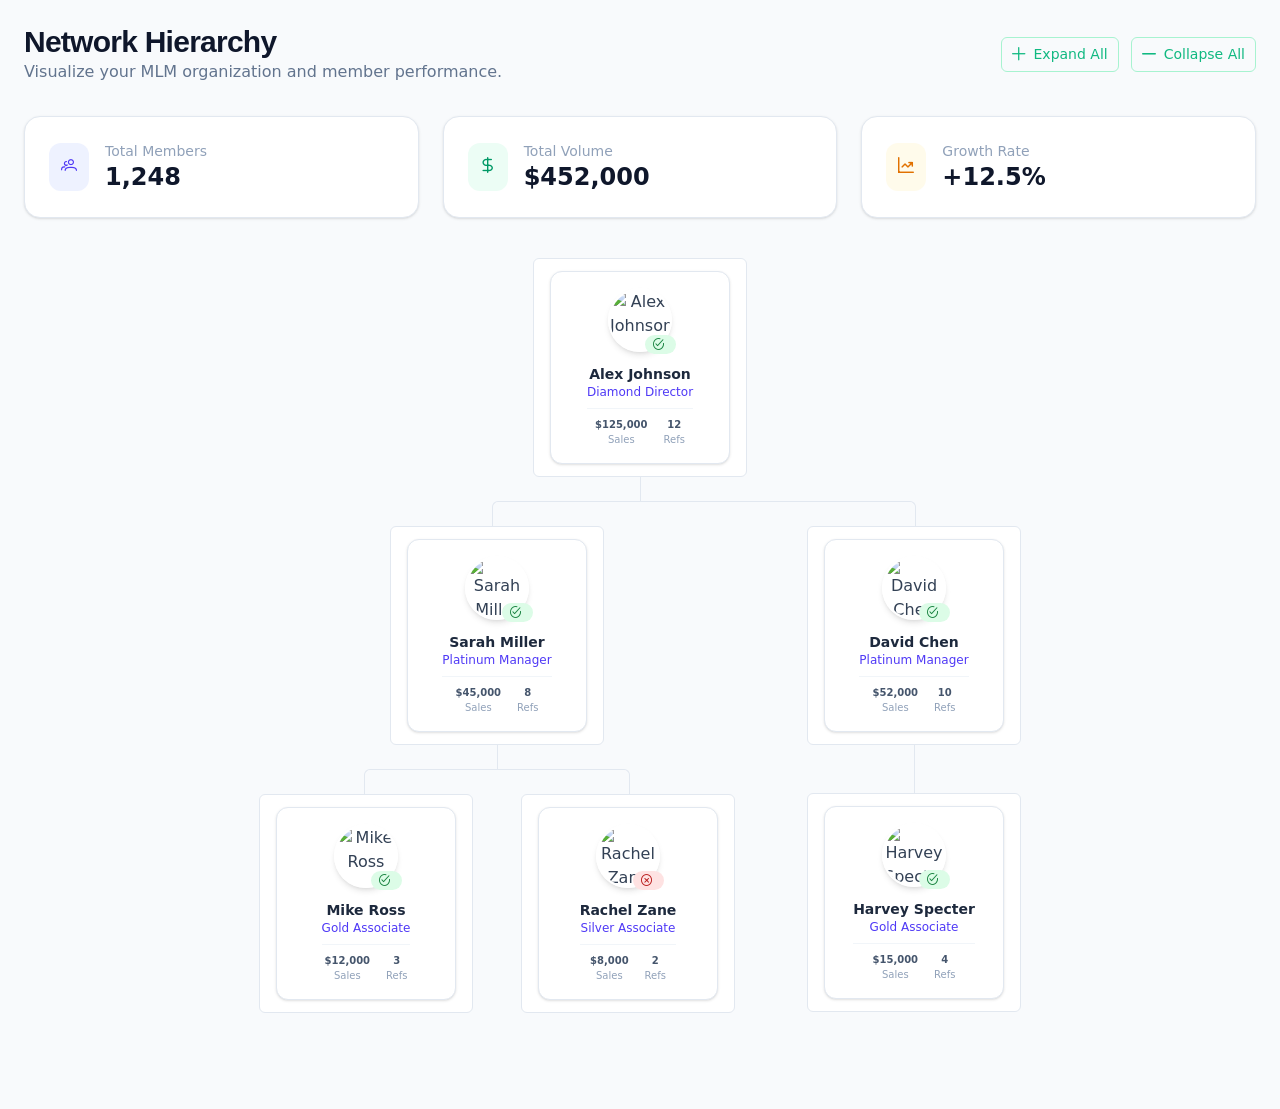
==== index.csr.html @ 8acdace0 "Add files via upload" ====
<!doctype html>
<html lang="en" data-beasties-container="">
  <head>
    <meta charset="utf-8">
    <title>Google AI Studio Angular App</title>
    <base href="/">
    <meta name="viewport" content="width=device-width, initial-scale=1">
    <link rel="icon" type="image/x-icon" href="favicon.ico">
  <style>@font-face{font-family:Inter;font-style:normal;font-weight:400;font-display:swap;src:url(https://fonts.gstatic.com/s/inter/v20/UcC73FwrK3iLTeHuS_nVMrMxCp50SjIa2JL7SUc.woff2) format("woff2");unicode-range:U+0460-052F,U+1C80-1C8A,U+20B4,U+2DE0-2DFF,U+A640-A69F,U+FE2E-FE2F}@font-face{font-family:Inter;font-style:normal;font-weight:400;font-display:swap;src:url(https://fonts.gstatic.com/s/inter/v20/UcC73FwrK3iLTeHuS_nVMrMxCp50SjIa0ZL7SUc.woff2) format("woff2");unicode-range:U+0301,U+0400-045F,U+0490-0491,U+04B0-04B1,U+2116}@font-face{font-family:Inter;font-style:normal;font-weight:400;font-display:swap;src:url(https://fonts.gstatic.com/s/inter/v20/UcC73FwrK3iLTeHuS_nVMrMxCp50SjIa2ZL7SUc.woff2) format("woff2");unicode-range:U+1F00-1FFF}@font-face{font-family:Inter;font-style:normal;font-weight:400;font-display:swap;src:url(https://fonts.gstatic.com/s/inter/v20/UcC73FwrK3iLTeHuS_nVMrMxCp50SjIa1pL7SUc.woff2) format("woff2");unicode-range:U+0370-0377,U+037A-037F,U+0384-038A,U+038C,U+038E-03A1,U+03A3-03FF}@font-face{font-family:Inter;font-style:normal;font-weight:400;font-display:swap;src:url(https://fonts.gstatic.com/s/inter/v20/UcC73FwrK3iLTeHuS_nVMrMxCp50SjIa2pL7SUc.woff2) format("woff2");unicode-range:U+0102-0103,U+0110-0111,U+0128-0129,U+0168-0169,U+01A0-01A1,U+01AF-01B0,U+0300-0301,U+0303-0304,U+0308-0309,U+0323,U+0329,U+1EA0-1EF9,U+20AB}@font-face{font-family:Inter;font-style:normal;font-weight:400;font-display:swap;src:url(https://fonts.gstatic.com/s/inter/v20/UcC73FwrK3iLTeHuS_nVMrMxCp50SjIa25L7SUc.woff2) format("woff2");unicode-range:U+0100-02BA,U+02BD-02C5,U+02C7-02CC,U+02CE-02D7,U+02DD-02FF,U+0304,U+0308,U+0329,U+1D00-1DBF,U+1E00-1E9F,U+1EF2-1EFF,U+2020,U+20A0-20AB,U+20AD-20C0,U+2113,U+2C60-2C7F,U+A720-A7FF}@font-face{font-family:Inter;font-style:normal;font-weight:400;font-display:swap;src:url(https://fonts.gstatic.com/s/inter/v20/UcC73FwrK3iLTeHuS_nVMrMxCp50SjIa1ZL7.woff2) format("woff2");unicode-range:U+0000-00FF,U+0131,U+0152-0153,U+02BB-02BC,U+02C6,U+02DA,U+02DC,U+0304,U+0308,U+0329,U+2000-206F,U+20AC,U+2122,U+2191,U+2193,U+2212,U+2215,U+FEFF,U+FFFD}@font-face{font-family:Inter;font-style:normal;font-weight:500;font-display:swap;src:url(https://fonts.gstatic.com/s/inter/v20/UcC73FwrK3iLTeHuS_nVMrMxCp50SjIa2JL7SUc.woff2) format("woff2");unicode-range:U+0460-052F,U+1C80-1C8A,U+20B4,U+2DE0-2DFF,U+A640-A69F,U+FE2E-FE2F}@font-face{font-family:Inter;font-style:normal;font-weight:500;font-display:swap;src:url(https://fonts.gstatic.com/s/inter/v20/UcC73FwrK3iLTeHuS_nVMrMxCp50SjIa0ZL7SUc.woff2) format("woff2");unicode-range:U+0301,U+0400-045F,U+0490-0491,U+04B0-04B1,U+2116}@font-face{font-family:Inter;font-style:normal;font-weight:500;font-display:swap;src:url(https://fonts.gstatic.com/s/inter/v20/UcC73FwrK3iLTeHuS_nVMrMxCp50SjIa2ZL7SUc.woff2) format("woff2");unicode-range:U+1F00-1FFF}@font-face{font-family:Inter;font-style:normal;font-weight:500;font-display:swap;src:url(https://fonts.gstatic.com/s/inter/v20/UcC73FwrK3iLTeHuS_nVMrMxCp50SjIa1pL7SUc.woff2) format("woff2");unicode-range:U+0370-0377,U+037A-037F,U+0384-038A,U+038C,U+038E-03A1,U+03A3-03FF}@font-face{font-family:Inter;font-style:normal;font-weight:500;font-display:swap;src:url(https://fonts.gstatic.com/s/inter/v20/UcC73FwrK3iLTeHuS_nVMrMxCp50SjIa2pL7SUc.woff2) format("woff2");unicode-range:U+0102-0103,U+0110-0111,U+0128-0129,U+0168-0169,U+01A0-01A1,U+01AF-01B0,U+0300-0301,U+0303-0304,U+0308-0309,U+0323,U+0329,U+1EA0-1EF9,U+20AB}@font-face{font-family:Inter;font-style:normal;font-weight:500;font-display:swap;src:url(https://fonts.gstatic.com/s/inter/v20/UcC73FwrK3iLTeHuS_nVMrMxCp50SjIa25L7SUc.woff2) format("woff2");unicode-range:U+0100-02BA,U+02BD-02C5,U+02C7-02CC,U+02CE-02D7,U+02DD-02FF,U+0304,U+0308,U+0329,U+1D00-1DBF,U+1E00-1E9F,U+1EF2-1EFF,U+2020,U+20A0-20AB,U+20AD-20C0,U+2113,U+2C60-2C7F,U+A720-A7FF}@font-face{font-family:Inter;font-style:normal;font-weight:500;font-display:swap;src:url(https://fonts.gstatic.com/s/inter/v20/UcC73FwrK3iLTeHuS_nVMrMxCp50SjIa1ZL7.woff2) format("woff2");unicode-range:U+0000-00FF,U+0131,U+0152-0153,U+02BB-02BC,U+02C6,U+02DA,U+02DC,U+0304,U+0308,U+0329,U+2000-206F,U+20AC,U+2122,U+2191,U+2193,U+2212,U+2215,U+FEFF,U+FFFD}@font-face{font-family:Inter;font-style:normal;font-weight:600;font-display:swap;src:url(https://fonts.gstatic.com/s/inter/v20/UcC73FwrK3iLTeHuS_nVMrMxCp50SjIa2JL7SUc.woff2) format("woff2");unicode-range:U+0460-052F,U+1C80-1C8A,U+20B4,U+2DE0-2DFF,U+A640-A69F,U+FE2E-FE2F}@font-face{font-family:Inter;font-style:normal;font-weight:600;font-display:swap;src:url(https://fonts.gstatic.com/s/inter/v20/UcC73FwrK3iLTeHuS_nVMrMxCp50SjIa0ZL7SUc.woff2) format("woff2");unicode-range:U+0301,U+0400-045F,U+0490-0491,U+04B0-04B1,U+2116}@font-face{font-family:Inter;font-style:normal;font-weight:600;font-display:swap;src:url(https://fonts.gstatic.com/s/inter/v20/UcC73FwrK3iLTeHuS_nVMrMxCp50SjIa2ZL7SUc.woff2) format("woff2");unicode-range:U+1F00-1FFF}@font-face{font-family:Inter;font-style:normal;font-weight:600;font-display:swap;src:url(https://fonts.gstatic.com/s/inter/v20/UcC73FwrK3iLTeHuS_nVMrMxCp50SjIa1pL7SUc.woff2) format("woff2");unicode-range:U+0370-0377,U+037A-037F,U+0384-038A,U+038C,U+038E-03A1,U+03A3-03FF}@font-face{font-family:Inter;font-style:normal;font-weight:600;font-display:swap;src:url(https://fonts.gstatic.com/s/inter/v20/UcC73FwrK3iLTeHuS_nVMrMxCp50SjIa2pL7SUc.woff2) format("woff2");unicode-range:U+0102-0103,U+0110-0111,U+0128-0129,U+0168-0169,U+01A0-01A1,U+01AF-01B0,U+0300-0301,U+0303-0304,U+0308-0309,U+0323,U+0329,U+1EA0-1EF9,U+20AB}@font-face{font-family:Inter;font-style:normal;font-weight:600;font-display:swap;src:url(https://fonts.gstatic.com/s/inter/v20/UcC73FwrK3iLTeHuS_nVMrMxCp50SjIa25L7SUc.woff2) format("woff2");unicode-range:U+0100-02BA,U+02BD-02C5,U+02C7-02CC,U+02CE-02D7,U+02DD-02FF,U+0304,U+0308,U+0329,U+1D00-1DBF,U+1E00-1E9F,U+1EF2-1EFF,U+2020,U+20A0-20AB,U+20AD-20C0,U+2113,U+2C60-2C7F,U+A720-A7FF}@font-face{font-family:Inter;font-style:normal;font-weight:600;font-display:swap;src:url(https://fonts.gstatic.com/s/inter/v20/UcC73FwrK3iLTeHuS_nVMrMxCp50SjIa1ZL7.woff2) format("woff2");unicode-range:U+0000-00FF,U+0131,U+0152-0153,U+02BB-02BC,U+02C6,U+02DA,U+02DC,U+0304,U+0308,U+0329,U+2000-206F,U+20AC,U+2122,U+2191,U+2193,U+2212,U+2215,U+FEFF,U+FFFD}@font-face{font-family:Inter;font-style:normal;font-weight:700;font-display:swap;src:url(https://fonts.gstatic.com/s/inter/v20/UcC73FwrK3iLTeHuS_nVMrMxCp50SjIa2JL7SUc.woff2) format("woff2");unicode-range:U+0460-052F,U+1C80-1C8A,U+20B4,U+2DE0-2DFF,U+A640-A69F,U+FE2E-FE2F}@font-face{font-family:Inter;font-style:normal;font-weight:700;font-display:swap;src:url(https://fonts.gstatic.com/s/inter/v20/UcC73FwrK3iLTeHuS_nVMrMxCp50SjIa0ZL7SUc.woff2) format("woff2");unicode-range:U+0301,U+0400-045F,U+0490-0491,U+04B0-04B1,U+2116}@font-face{font-family:Inter;font-style:normal;font-weight:700;font-display:swap;src:url(https://fonts.gstatic.com/s/inter/v20/UcC73FwrK3iLTeHuS_nVMrMxCp50SjIa2ZL7SUc.woff2) format("woff2");unicode-range:U+1F00-1FFF}@font-face{font-family:Inter;font-style:normal;font-weight:700;font-display:swap;src:url(https://fonts.gstatic.com/s/inter/v20/UcC73FwrK3iLTeHuS_nVMrMxCp50SjIa1pL7SUc.woff2) format("woff2");unicode-range:U+0370-0377,U+037A-037F,U+0384-038A,U+038C,U+038E-03A1,U+03A3-03FF}@font-face{font-family:Inter;font-style:normal;font-weight:700;font-display:swap;src:url(https://fonts.gstatic.com/s/inter/v20/UcC73FwrK3iLTeHuS_nVMrMxCp50SjIa2pL7SUc.woff2) format("woff2");unicode-range:U+0102-0103,U+0110-0111,U+0128-0129,U+0168-0169,U+01A0-01A1,U+01AF-01B0,U+0300-0301,U+0303-0304,U+0308-0309,U+0323,U+0329,U+1EA0-1EF9,U+20AB}@font-face{font-family:Inter;font-style:normal;font-weight:700;font-display:swap;src:url(https://fonts.gstatic.com/s/inter/v20/UcC73FwrK3iLTeHuS_nVMrMxCp50SjIa25L7SUc.woff2) format("woff2");unicode-range:U+0100-02BA,U+02BD-02C5,U+02C7-02CC,U+02CE-02D7,U+02DD-02FF,U+0304,U+0308,U+0329,U+1D00-1DBF,U+1E00-1E9F,U+1EF2-1EFF,U+2020,U+20A0-20AB,U+20AD-20C0,U+2113,U+2C60-2C7F,U+A720-A7FF}@font-face{font-family:Inter;font-style:normal;font-weight:700;font-display:swap;src:url(https://fonts.gstatic.com/s/inter/v20/UcC73FwrK3iLTeHuS_nVMrMxCp50SjIa1ZL7.woff2) format("woff2");unicode-range:U+0000-00FF,U+0131,U+0152-0153,U+02BB-02BC,U+02C6,U+02DA,U+02DC,U+0304,U+0308,U+0329,U+2000-206F,U+20AC,U+2122,U+2191,U+2193,U+2212,U+2215,U+FEFF,U+FFFD}@font-face{font-family:Space Grotesk;font-style:normal;font-weight:500;font-display:swap;src:url(https://fonts.gstatic.com/s/spacegrotesk/v22/V8mDoQDjQSkFtoMM3T6r8E7mPb54C-s0.woff2) format("woff2");unicode-range:U+0102-0103,U+0110-0111,U+0128-0129,U+0168-0169,U+01A0-01A1,U+01AF-01B0,U+0300-0301,U+0303-0304,U+0308-0309,U+0323,U+0329,U+1EA0-1EF9,U+20AB}@font-face{font-family:Space Grotesk;font-style:normal;font-weight:500;font-display:swap;src:url(https://fonts.gstatic.com/s/spacegrotesk/v22/V8mDoQDjQSkFtoMM3T6r8E7mPb94C-s0.woff2) format("woff2");unicode-range:U+0100-02BA,U+02BD-02C5,U+02C7-02CC,U+02CE-02D7,U+02DD-02FF,U+0304,U+0308,U+0329,U+1D00-1DBF,U+1E00-1E9F,U+1EF2-1EFF,U+2020,U+20A0-20AB,U+20AD-20C0,U+2113,U+2C60-2C7F,U+A720-A7FF}@font-face{font-family:Space Grotesk;font-style:normal;font-weight:500;font-display:swap;src:url(https://fonts.gstatic.com/s/spacegrotesk/v22/V8mDoQDjQSkFtoMM3T6r8E7mPbF4Cw.woff2) format("woff2");unicode-range:U+0000-00FF,U+0131,U+0152-0153,U+02BB-02BC,U+02C6,U+02DA,U+02DC,U+0304,U+0308,U+0329,U+2000-206F,U+20AC,U+2122,U+2191,U+2193,U+2212,U+2215,U+FEFF,U+FFFD}@font-face{font-family:Space Grotesk;font-style:normal;font-weight:700;font-display:swap;src:url(https://fonts.gstatic.com/s/spacegrotesk/v22/V8mDoQDjQSkFtoMM3T6r8E7mPb54C-s0.woff2) format("woff2");unicode-range:U+0102-0103,U+0110-0111,U+0128-0129,U+0168-0169,U+01A0-01A1,U+01AF-01B0,U+0300-0301,U+0303-0304,U+0308-0309,U+0323,U+0329,U+1EA0-1EF9,U+20AB}@font-face{font-family:Space Grotesk;font-style:normal;font-weight:700;font-display:swap;src:url(https://fonts.gstatic.com/s/spacegrotesk/v22/V8mDoQDjQSkFtoMM3T6r8E7mPb94C-s0.woff2) format("woff2");unicode-range:U+0100-02BA,U+02BD-02C5,U+02C7-02CC,U+02CE-02D7,U+02DD-02FF,U+0304,U+0308,U+0329,U+1D00-1DBF,U+1E00-1E9F,U+1EF2-1EFF,U+2020,U+20A0-20AB,U+20AD-20C0,U+2113,U+2C60-2C7F,U+A720-A7FF}@font-face{font-family:Space Grotesk;font-style:normal;font-weight:700;font-display:swap;src:url(https://fonts.gstatic.com/s/spacegrotesk/v22/V8mDoQDjQSkFtoMM3T6r8E7mPbF4Cw.woff2) format("woff2");unicode-range:U+0000-00FF,U+0131,U+0152-0153,U+02BB-02BC,U+02C6,U+02DA,U+02DC,U+0304,U+0308,U+0329,U+2000-206F,U+20AC,U+2122,U+2191,U+2193,U+2212,U+2215,U+FEFF,U+FFFD}@layer properties;@-webkit-keyframes fa-spin{0%{-webkit-transform:rotate(0deg);transform:rotate(0)}to{-webkit-transform:rotate(359deg);transform:rotate(359deg)}}@layer theme,base,components,utilities;@layer theme{:root{--font-sans:"Inter", ui-sans-serif, system-ui, sans-serif;--font-mono:ui-monospace, SFMono-Regular, Menlo, Monaco, Consolas, "Liberation Mono", "Courier New", monospace;--color-amber-50:oklch(98.7% .022 95.277);--color-amber-600:oklch(66.6% .179 58.318);--color-emerald-50:oklch(97.9% .021 166.113);--color-emerald-600:oklch(59.6% .145 163.225);--color-indigo-50:oklch(96.2% .018 272.314);--color-indigo-400:oklch(67.3% .182 276.935);--color-indigo-600:oklch(51.1% .262 276.966);--color-slate-50:oklch(98.4% .003 247.858);--color-slate-100:oklch(96.8% .007 247.896);--color-slate-200:oklch(92.9% .013 255.508);--color-slate-400:oklch(70.4% .04 256.788);--color-slate-500:oklch(55.4% .046 257.417);--color-slate-600:oklch(44.6% .043 257.281);--color-slate-800:oklch(27.9% .041 260.031);--color-slate-900:oklch(20.8% .042 265.755);--color-white:#fff;--spacing:.25rem;--container-7xl:80rem;--text-xs:.75rem;--text-xs--line-height:calc(1 / .75);--text-sm:.875rem;--text-sm--line-height:calc(1.25 / .875);--text-lg:1.125rem;--text-lg--line-height:calc(1.75 / 1.125);--text-xl:1.25rem;--text-xl--line-height:calc(1.75 / 1.25);--text-2xl:1.5rem;--text-2xl--line-height:calc(2 / 1.5);--text-3xl:1.875rem;--text-3xl--line-height:1.2 ;--font-weight-medium:500;--font-weight-semibold:600;--font-weight-bold:700;--tracking-tight:-.025em;--tracking-wider:.05em;--radius-xl:.75rem;--radius-2xl:1rem;--default-transition-duration:.15s;--default-transition-timing-function:cubic-bezier(.4, 0, .2, 1);--default-font-family:var(--font-sans);--default-mono-font-family:var(--font-mono);--font-display:"Space Grotesk", sans-serif}}@layer base{*,:after,:before{box-sizing:border-box;margin:0;padding:0;border:0 solid}html{line-height:1.5;-webkit-text-size-adjust:100%;tab-size:4;font-family:var(--default-font-family, ui-sans-serif, system-ui, sans-serif, "Apple Color Emoji", "Segoe UI Emoji", "Segoe UI Symbol", "Noto Color Emoji");font-feature-settings:var(--default-font-feature-settings, normal);font-variation-settings:var(--default-font-variation-settings, normal);-webkit-tap-highlight-color:transparent}}@layer utilities{}body{background-color:var(--color-slate-50);font-family:var(--font-sans);color:var(--color-slate-900)}@property --tw-border-style{syntax:"*";inherits:false;initial-value:solid;}@property --tw-font-weight{syntax:"*";inherits:false;}@property --tw-tracking{syntax:"*";inherits:false;}@property --tw-shadow{syntax:"*";inherits:false;initial-value:0 0 #0000;}@property --tw-shadow-color{syntax:"*";inherits:false;}@property --tw-shadow-alpha{syntax:"<percentage>";inherits:false;initial-value:100%;}@property --tw-inset-shadow{syntax:"*";inherits:false;initial-value:0 0 #0000;}@property --tw-inset-shadow-color{syntax:"*";inherits:false;}@property --tw-inset-shadow-alpha{syntax:"<percentage>";inherits:false;initial-value:100%;}@property --tw-ring-color{syntax:"*";inherits:false;}@property --tw-ring-shadow{syntax:"*";inherits:false;initial-value:0 0 #0000;}@property --tw-inset-ring-color{syntax:"*";inherits:false;}@property --tw-inset-ring-shadow{syntax:"*";inherits:false;initial-value:0 0 #0000;}@property --tw-ring-inset{syntax:"*";inherits:false;}@property --tw-ring-offset-width{syntax:"<length>";inherits:false;initial-value:0px;}@property --tw-ring-offset-color{syntax:"*";inherits:false;initial-value:#fff;}@property --tw-ring-offset-shadow{syntax:"*";inherits:false;initial-value:0 0 #0000;}@property --tw-duration{syntax:"*";inherits:false;}@layer properties{@supports ((-webkit-hyphens: none) and (not (margin-trim: inline))) or ((-moz-orient: inline) and (not (color:rgb(from red r g b)))){*,:before,:after{--tw-border-style:solid;--tw-font-weight:initial;--tw-tracking:initial;--tw-shadow:0 0 #0000;--tw-shadow-color:initial;--tw-shadow-alpha:100%;--tw-inset-shadow:0 0 #0000;--tw-inset-shadow-color:initial;--tw-inset-shadow-alpha:100%;--tw-ring-color:initial;--tw-ring-shadow:0 0 #0000;--tw-inset-ring-color:initial;--tw-inset-ring-shadow:0 0 #0000;--tw-ring-inset:initial;--tw-ring-offset-width:0px;--tw-ring-offset-color:#fff;--tw-ring-offset-shadow:0 0 #0000;--tw-duration:initial}}}</style><link rel="stylesheet" href="styles-IQ2K6V4L.css" media="print" onload="this.media='all'"><noscript><link rel="stylesheet" href="styles-IQ2K6V4L.css"></noscript></head>
  <body ngcm="">
    <app-root></app-root>
  <script src="main-7XEHJXK5.js" type="module"></script></body>
</html>
---- styles-IQ2K6V4L.css ----
@font-face{font-family:Inter;font-style:normal;font-weight:400;font-display:swap;src:url(https://fonts.gstatic.com/s/inter/v20/UcC73FwrK3iLTeHuS_nVMrMxCp50SjIa2JL7SUc.woff2) format("woff2");unicode-range:U+0460-052F,U+1C80-1C8A,U+20B4,U+2DE0-2DFF,U+A640-A69F,U+FE2E-FE2F}@font-face{font-family:Inter;font-style:normal;font-weight:400;font-display:swap;src:url(https://fonts.gstatic.com/s/inter/v20/UcC73FwrK3iLTeHuS_nVMrMxCp50SjIa0ZL7SUc.woff2) format("woff2");unicode-range:U+0301,U+0400-045F,U+0490-0491,U+04B0-04B1,U+2116}@font-face{font-family:Inter;font-style:normal;font-weight:400;font-display:swap;src:url(https://fonts.gstatic.com/s/inter/v20/UcC73FwrK3iLTeHuS_nVMrMxCp50SjIa2ZL7SUc.woff2) format("woff2");unicode-range:U+1F00-1FFF}@font-face{font-family:Inter;font-style:normal;font-weight:400;font-display:swap;src:url(https://fonts.gstatic.com/s/inter/v20/UcC73FwrK3iLTeHuS_nVMrMxCp50SjIa1pL7SUc.woff2) format("woff2");unicode-range:U+0370-0377,U+037A-037F,U+0384-038A,U+038C,U+038E-03A1,U+03A3-03FF}@font-face{font-family:Inter;font-style:normal;font-weight:400;font-display:swap;src:url(https://fonts.gstatic.com/s/inter/v20/UcC73FwrK3iLTeHuS_nVMrMxCp50SjIa2pL7SUc.woff2) format("woff2");unicode-range:U+0102-0103,U+0110-0111,U+0128-0129,U+0168-0169,U+01A0-01A1,U+01AF-01B0,U+0300-0301,U+0303-0304,U+0308-0309,U+0323,U+0329,U+1EA0-1EF9,U+20AB}@font-face{font-family:Inter;font-style:normal;font-weight:400;font-display:swap;src:url(https://fonts.gstatic.com/s/inter/v20/UcC73FwrK3iLTeHuS_nVMrMxCp50SjIa25L7SUc.woff2) format("woff2");unicode-range:U+0100-02BA,U+02BD-02C5,U+02C7-02CC,U+02CE-02D7,U+02DD-02FF,U+0304,U+0308,U+0329,U+1D00-1DBF,U+1E00-1E9F,U+1EF2-1EFF,U+2020,U+20A0-20AB,U+20AD-20C0,U+2113,U+2C60-2C7F,U+A720-A7FF}@font-face{font-family:Inter;font-style:normal;font-weight:400;font-display:swap;src:url(https://fonts.gstatic.com/s/inter/v20/UcC73FwrK3iLTeHuS_nVMrMxCp50SjIa1ZL7.woff2) format("woff2");unicode-range:U+0000-00FF,U+0131,U+0152-0153,U+02BB-02BC,U+02C6,U+02DA,U+02DC,U+0304,U+0308,U+0329,U+2000-206F,U+20AC,U+2122,U+2191,U+2193,U+2212,U+2215,U+FEFF,U+FFFD}@font-face{font-family:Inter;font-style:normal;font-weight:500;font-display:swap;src:url(https://fonts.gstatic.com/s/inter/v20/UcC73FwrK3iLTeHuS_nVMrMxCp50SjIa2JL7SUc.woff2) format("woff2");unicode-range:U+0460-052F,U+1C80-1C8A,U+20B4,U+2DE0-2DFF,U+A640-A69F,U+FE2E-FE2F}@font-face{font-family:Inter;font-style:normal;font-weight:500;font-display:swap;src:url(https://fonts.gstatic.com/s/inter/v20/UcC73FwrK3iLTeHuS_nVMrMxCp50SjIa0ZL7SUc.woff2) format("woff2");unicode-range:U+0301,U+0400-045F,U+0490-0491,U+04B0-04B1,U+2116}@font-face{font-family:Inter;font-style:normal;font-weight:500;font-display:swap;src:url(https://fonts.gstatic.com/s/inter/v20/UcC73FwrK3iLTeHuS_nVMrMxCp50SjIa2ZL7SUc.woff2) format("woff2");unicode-range:U+1F00-1FFF}@font-face{font-family:Inter;font-style:normal;font-weight:500;font-display:swap;src:url(https://fonts.gstatic.com/s/inter/v20/UcC73FwrK3iLTeHuS_nVMrMxCp50SjIa1pL7SUc.woff2) format("woff2");unicode-range:U+0370-0377,U+037A-037F,U+0384-038A,U+038C,U+038E-03A1,U+03A3-03FF}@font-face{font-family:Inter;font-style:normal;font-weight:500;font-display:swap;src:url(https://fonts.gstatic.com/s/inter/v20/UcC73FwrK3iLTeHuS_nVMrMxCp50SjIa2pL7SUc.woff2) format("woff2");unicode-range:U+0102-0103,U+0110-0111,U+0128-0129,U+0168-0169,U+01A0-01A1,U+01AF-01B0,U+0300-0301,U+0303-0304,U+0308-0309,U+0323,U+0329,U+1EA0-1EF9,U+20AB}@font-face{font-family:Inter;font-style:normal;font-weight:500;font-display:swap;src:url(https://fonts.gstatic.com/s/inter/v20/UcC73FwrK3iLTeHuS_nVMrMxCp50SjIa25L7SUc.woff2) format("woff2");unicode-range:U+0100-02BA,U+02BD-02C5,U+02C7-02CC,U+02CE-02D7,U+02DD-02FF,U+0304,U+0308,U+0329,U+1D00-1DBF,U+1E00-1E9F,U+1EF2-1EFF,U+2020,U+20A0-20AB,U+20AD-20C0,U+2113,U+2C60-2C7F,U+A720-A7FF}@font-face{font-family:Inter;font-style:normal;font-weight:500;font-display:swap;src:url(https://fonts.gstatic.com/s/inter/v20/UcC73FwrK3iLTeHuS_nVMrMxCp50SjIa1ZL7.woff2) format("woff2");unicode-range:U+0000-00FF,U+0131,U+0152-0153,U+02BB-02BC,U+02C6,U+02DA,U+02DC,U+0304,U+0308,U+0329,U+2000-206F,U+20AC,U+2122,U+2191,U+2193,U+2212,U+2215,U+FEFF,U+FFFD}@font-face{font-family:Inter;font-style:normal;font-weight:600;font-display:swap;src:url(https://fonts.gstatic.com/s/inter/v20/UcC73FwrK3iLTeHuS_nVMrMxCp50SjIa2JL7SUc.woff2) format("woff2");unicode-range:U+0460-052F,U+1C80-1C8A,U+20B4,U+2DE0-2DFF,U+A640-A69F,U+FE2E-FE2F}@font-face{font-family:Inter;font-style:normal;font-weight:600;font-display:swap;src:url(https://fonts.gstatic.com/s/inter/v20/UcC73FwrK3iLTeHuS_nVMrMxCp50SjIa0ZL7SUc.woff2) format("woff2");unicode-range:U+0301,U+0400-045F,U+0490-0491,U+04B0-04B1,U+2116}@font-face{font-family:Inter;font-style:normal;font-weight:600;font-display:swap;src:url(https://fonts.gstatic.com/s/inter/v20/UcC73FwrK3iLTeHuS_nVMrMxCp50SjIa2ZL7SUc.woff2) format("woff2");unicode-range:U+1F00-1FFF}@font-face{font-family:Inter;font-style:normal;font-weight:600;font-display:swap;src:url(https://fonts.gstatic.com/s/inter/v20/UcC73FwrK3iLTeHuS_nVMrMxCp50SjIa1pL7SUc.woff2) format("woff2");unicode-range:U+0370-0377,U+037A-037F,U+0384-038A,U+038C,U+038E-03A1,U+03A3-03FF}@font-face{font-family:Inter;font-style:normal;font-weight:600;font-display:swap;src:url(https://fonts.gstatic.com/s/inter/v20/UcC73FwrK3iLTeHuS_nVMrMxCp50SjIa2pL7SUc.woff2) format("woff2");unicode-range:U+0102-0103,U+0110-0111,U+0128-0129,U+0168-0169,U+01A0-01A1,U+01AF-01B0,U+0300-0301,U+0303-0304,U+0308-0309,U+0323,U+0329,U+1EA0-1EF9,U+20AB}@font-face{font-family:Inter;font-style:normal;font-weight:600;font-display:swap;src:url(https://fonts.gstatic.com/s/inter/v20/UcC73FwrK3iLTeHuS_nVMrMxCp50SjIa25L7SUc.woff2) format("woff2");unicode-range:U+0100-02BA,U+02BD-02C5,U+02C7-02CC,U+02CE-02D7,U+02DD-02FF,U+0304,U+0308,U+0329,U+1D00-1DBF,U+1E00-1E9F,U+1EF2-1EFF,U+2020,U+20A0-20AB,U+20AD-20C0,U+2113,U+2C60-2C7F,U+A720-A7FF}@font-face{font-family:Inter;font-style:normal;font-weight:600;font-display:swap;src:url(https://fonts.gstatic.com/s/inter/v20/UcC73FwrK3iLTeHuS_nVMrMxCp50SjIa1ZL7.woff2) format("woff2");unicode-range:U+0000-00FF,U+0131,U+0152-0153,U+02BB-02BC,U+02C6,U+02DA,U+02DC,U+0304,U+0308,U+0329,U+2000-206F,U+20AC,U+2122,U+2191,U+2193,U+2212,U+2215,U+FEFF,U+FFFD}@font-face{font-family:Inter;font-style:normal;font-weight:700;font-display:swap;src:url(https://fonts.gstatic.com/s/inter/v20/UcC73FwrK3iLTeHuS_nVMrMxCp50SjIa2JL7SUc.woff2) format("woff2");unicode-range:U+0460-052F,U+1C80-1C8A,U+20B4,U+2DE0-2DFF,U+A640-A69F,U+FE2E-FE2F}@font-face{font-family:Inter;font-style:normal;font-weight:700;font-display:swap;src:url(https://fonts.gstatic.com/s/inter/v20/UcC73FwrK3iLTeHuS_nVMrMxCp50SjIa0ZL7SUc.woff2) format("woff2");unicode-range:U+0301,U+0400-045F,U+0490-0491,U+04B0-04B1,U+2116}@font-face{font-family:Inter;font-style:normal;font-weight:700;font-display:swap;src:url(https://fonts.gstatic.com/s/inter/v20/UcC73FwrK3iLTeHuS_nVMrMxCp50SjIa2ZL7SUc.woff2) format("woff2");unicode-range:U+1F00-1FFF}@font-face{font-family:Inter;font-style:normal;font-weight:700;font-display:swap;src:url(https://fonts.gstatic.com/s/inter/v20/UcC73FwrK3iLTeHuS_nVMrMxCp50SjIa1pL7SUc.woff2) format("woff2");unicode-range:U+0370-0377,U+037A-037F,U+0384-038A,U+038C,U+038E-03A1,U+03A3-03FF}@font-face{font-family:Inter;font-style:normal;font-weight:700;font-display:swap;src:url(https://fonts.gstatic.com/s/inter/v20/UcC73FwrK3iLTeHuS_nVMrMxCp50SjIa2pL7SUc.woff2) format("woff2");unicode-range:U+0102-0103,U+0110-0111,U+0128-0129,U+0168-0169,U+01A0-01A1,U+01AF-01B0,U+0300-0301,U+0303-0304,U+0308-0309,U+0323,U+0329,U+1EA0-1EF9,U+20AB}@font-face{font-family:Inter;font-style:normal;font-weight:700;font-display:swap;src:url(https://fonts.gstatic.com/s/inter/v20/UcC73FwrK3iLTeHuS_nVMrMxCp50SjIa25L7SUc.woff2) format("woff2");unicode-range:U+0100-02BA,U+02BD-02C5,U+02C7-02CC,U+02CE-02D7,U+02DD-02FF,U+0304,U+0308,U+0329,U+1D00-1DBF,U+1E00-1E9F,U+1EF2-1EFF,U+2020,U+20A0-20AB,U+20AD-20C0,U+2113,U+2C60-2C7F,U+A720-A7FF}@font-face{font-family:Inter;font-style:normal;font-weight:700;font-display:swap;src:url(https://fonts.gstatic.com/s/inter/v20/UcC73FwrK3iLTeHuS_nVMrMxCp50SjIa1ZL7.woff2) format("woff2");unicode-range:U+0000-00FF,U+0131,U+0152-0153,U+02BB-02BC,U+02C6,U+02DA,U+02DC,U+0304,U+0308,U+0329,U+2000-206F,U+20AC,U+2122,U+2191,U+2193,U+2212,U+2215,U+FEFF,U+FFFD}@font-face{font-family:Space Grotesk;font-style:normal;font-weight:500;font-display:swap;src:url(https://fonts.gstatic.com/s/spacegrotesk/v22/V8mDoQDjQSkFtoMM3T6r8E7mPb54C-s0.woff2) format("woff2");unicode-range:U+0102-0103,U+0110-0111,U+0128-0129,U+0168-0169,U+01A0-01A1,U+01AF-01B0,U+0300-0301,U+0303-0304,U+0308-0309,U+0323,U+0329,U+1EA0-1EF9,U+20AB}@font-face{font-family:Space Grotesk;font-style:normal;font-weight:500;font-display:swap;src:url(https://fonts.gstatic.com/s/spacegrotesk/v22/V8mDoQDjQSkFtoMM3T6r8E7mPb94C-s0.woff2) format("woff2");unicode-range:U+0100-02BA,U+02BD-02C5,U+02C7-02CC,U+02CE-02D7,U+02DD-02FF,U+0304,U+0308,U+0329,U+1D00-1DBF,U+1E00-1E9F,U+1EF2-1EFF,U+2020,U+20A0-20AB,U+20AD-20C0,U+2113,U+2C60-2C7F,U+A720-A7FF}@font-face{font-family:Space Grotesk;font-style:normal;font-weight:500;font-display:swap;src:url(https://fonts.gstatic.com/s/spacegrotesk/v22/V8mDoQDjQSkFtoMM3T6r8E7mPbF4Cw.woff2) format("woff2");unicode-range:U+0000-00FF,U+0131,U+0152-0153,U+02BB-02BC,U+02C6,U+02DA,U+02DC,U+0304,U+0308,U+0329,U+2000-206F,U+20AC,U+2122,U+2191,U+2193,U+2212,U+2215,U+FEFF,U+FFFD}@font-face{font-family:Space Grotesk;font-style:normal;font-weight:700;font-display:swap;src:url(https://fonts.gstatic.com/s/spacegrotesk/v22/V8mDoQDjQSkFtoMM3T6r8E7mPb54C-s0.woff2) format("woff2");unicode-range:U+0102-0103,U+0110-0111,U+0128-0129,U+0168-0169,U+01A0-01A1,U+01AF-01B0,U+0300-0301,U+0303-0304,U+0308-0309,U+0323,U+0329,U+1EA0-1EF9,U+20AB}@font-face{font-family:Space Grotesk;font-style:normal;font-weight:700;font-display:swap;src:url(https://fonts.gstatic.com/s/spacegrotesk/v22/V8mDoQDjQSkFtoMM3T6r8E7mPb94C-s0.woff2) format("woff2");unicode-range:U+0100-02BA,U+02BD-02C5,U+02C7-02CC,U+02CE-02D7,U+02DD-02FF,U+0304,U+0308,U+0329,U+1D00-1DBF,U+1E00-1E9F,U+1EF2-1EFF,U+2020,U+20A0-20AB,U+20AD-20C0,U+2113,U+2C60-2C7F,U+A720-A7FF}@font-face{font-family:Space Grotesk;font-style:normal;font-weight:700;font-display:swap;src:url(https://fonts.gstatic.com/s/spacegrotesk/v22/V8mDoQDjQSkFtoMM3T6r8E7mPbF4Cw.woff2) format("woff2");unicode-range:U+0000-00FF,U+0131,U+0152-0153,U+02BB-02BC,U+02C6,U+02DA,U+02DC,U+0304,U+0308,U+0329,U+2000-206F,U+20AC,U+2122,U+2191,U+2193,U+2212,U+2215,U+FEFF,U+FFFD}@font-face{font-family:Material Icons;font-style:normal;font-weight:400;src:url(https://fonts.gstatic.com/s/materialicons/v145/flUhRq6tzZclQEJ-Vdg-IuiaDsNc.woff2) format("woff2")}.material-icons{font-family:Material Icons;font-weight:400;font-style:normal;font-size:24px;line-height:1;letter-spacing:normal;text-transform:none;display:inline-block;white-space:nowrap;word-wrap:normal;direction:ltr;-webkit-font-feature-settings:"liga";-webkit-font-smoothing:antialiased}@layer properties;@font-face{font-family:primeicons;font-display:block;src:url("./media/primeicons-RSSEDYLY.eot");src:url("./media/primeicons-RSSEDYLY.eot?#iefix") format("embedded-opentype"),url("./media/primeicons-4GST5W3O.woff2") format("woff2"),url("./media/primeicons-P53SE5CV.woff") format("woff"),url("./media/primeicons-GEFHGEHP.ttf") format("truetype"),url("./media/primeicons-DHQU4SEP.svg?#primeicons") format("svg");font-weight:400;font-style:normal}.pi{font-family:primeicons;speak:none;font-style:normal;font-weight:400;font-variant:normal;text-transform:none;line-height:1;display:inline-block;-webkit-font-smoothing:antialiased;-moz-osx-font-smoothing:grayscale}.pi:before{--webkit-backface-visibility: hidden;backface-visibility:hidden}.pi-fw{width:1.28571429em;text-align:center}.pi-spin{-webkit-animation:fa-spin 2s infinite linear;animation:fa-spin 2s infinite linear}@media(prefers-reduced-motion:reduce){.pi-spin{-webkit-animation-delay:-1ms;animation-delay:-1ms;-webkit-animation-duration:1ms;animation-duration:1ms;-webkit-animation-iteration-count:1;animation-iteration-count:1;-webkit-transition-delay:0s;transition-delay:0s;-webkit-transition-duration:0s;transition-duration:0s}}@-webkit-keyframes fa-spin{0%{-webkit-transform:rotate(0deg);transform:rotate(0)}to{-webkit-transform:rotate(359deg);transform:rotate(359deg)}}@keyframes fa-spin{0%{-webkit-transform:rotate(0deg);transform:rotate(0)}to{-webkit-transform:rotate(359deg);transform:rotate(359deg)}}.pi-folder-plus:before{content:"\ea05"}.pi-receipt:before{content:"\ea06"}.pi-asterisk:before{content:"\ea07"}.pi-face-smile:before{content:"\ea08"}.pi-pinterest:before{content:"\ea09"}.pi-expand:before{content:"\ea0a"}.pi-pen-to-square:before{content:"\ea0b"}.pi-wave-pulse:before{content:"\ea0c"}.pi-turkish-lira:before{content:"\ea0d"}.pi-spinner-dotted:before{content:"\ea0e"}.pi-crown:before{content:"\ea0f"}.pi-pause-circle:before{content:"\ea10"}.pi-warehouse:before{content:"\ea11"}.pi-objects-column:before{content:"\ea12"}.pi-clipboard:before{content:"\ea13"}.pi-play-circle:before{content:"\ea14"}.pi-venus:before{content:"\ea15"}.pi-cart-minus:before{content:"\ea16"}.pi-file-plus:before{content:"\ea17"}.pi-microchip:before{content:"\ea18"}.pi-twitch:before{content:"\ea19"}.pi-building-columns:before{content:"\ea1a"}.pi-file-check:before{content:"\ea1b"}.pi-microchip-ai:before{content:"\ea1c"}.pi-trophy:before{content:"\ea1d"}.pi-barcode:before{content:"\ea1e"}.pi-file-arrow-up:before{content:"\ea1f"}.pi-mars:before{content:"\ea20"}.pi-tiktok:before{content:"\ea21"}.pi-arrow-up-right-and-arrow-down-left-from-center:before{content:"\ea22"}.pi-ethereum:before{content:"\ea23"}.pi-list-check:before{content:"\ea24"}.pi-thumbtack:before{content:"\ea25"}.pi-arrow-down-left-and-arrow-up-right-to-center:before{content:"\ea26"}.pi-equals:before{content:"\ea27"}.pi-lightbulb:before{content:"\ea28"}.pi-star-half:before{content:"\ea29"}.pi-address-book:before{content:"\ea2a"}.pi-chart-scatter:before{content:"\ea2b"}.pi-indian-rupee:before{content:"\ea2c"}.pi-star-half-fill:before{content:"\ea2d"}.pi-cart-arrow-down:before{content:"\ea2e"}.pi-calendar-clock:before{content:"\ea2f"}.pi-sort-up-fill:before{content:"\ea30"}.pi-sparkles:before{content:"\ea31"}.pi-bullseye:before{content:"\ea32"}.pi-sort-down-fill:before{content:"\ea33"}.pi-graduation-cap:before{content:"\ea34"}.pi-hammer:before{content:"\ea35"}.pi-bell-slash:before{content:"\ea36"}.pi-gauge:before{content:"\ea37"}.pi-shop:before{content:"\ea38"}.pi-headphones:before{content:"\ea39"}.pi-eraser:before{content:"\ea04"}.pi-stopwatch:before{content:"\ea01"}.pi-verified:before{content:"\ea02"}.pi-delete-left:before{content:"\ea03"}.pi-hourglass:before{content:"\e9fe"}.pi-truck:before{content:"\ea00"}.pi-wrench:before{content:"\e9ff"}.pi-microphone:before{content:"\e9fa"}.pi-megaphone:before{content:"\e9fb"}.pi-arrow-right-arrow-left:before{content:"\e9fc"}.pi-bitcoin:before{content:"\e9fd"}.pi-file-edit:before{content:"\e9f6"}.pi-language:before{content:"\e9f7"}.pi-file-export:before{content:"\e9f8"}.pi-file-import:before{content:"\e9f9"}.pi-file-word:before{content:"\e9f1"}.pi-gift:before{content:"\e9f2"}.pi-cart-plus:before{content:"\e9f3"}.pi-thumbs-down-fill:before{content:"\e9f4"}.pi-thumbs-up-fill:before{content:"\e9f5"}.pi-arrows-alt:before{content:"\e9f0"}.pi-calculator:before{content:"\e9ef"}.pi-sort-alt-slash:before{content:"\e9ee"}.pi-arrows-h:before{content:"\e9ec"}.pi-arrows-v:before{content:"\e9ed"}.pi-pound:before{content:"\e9eb"}.pi-prime:before{content:"\e9ea"}.pi-chart-pie:before{content:"\e9e9"}.pi-reddit:before{content:"\e9e8"}.pi-code:before{content:"\e9e7"}.pi-sync:before{content:"\e9e6"}.pi-shopping-bag:before{content:"\e9e5"}.pi-server:before{content:"\e9e4"}.pi-database:before{content:"\e9e3"}.pi-hashtag:before{content:"\e9e2"}.pi-bookmark-fill:before{content:"\e9df"}.pi-filter-fill:before{content:"\e9e0"}.pi-heart-fill:before{content:"\e9e1"}.pi-flag-fill:before{content:"\e9de"}.pi-circle:before{content:"\e9dc"}.pi-circle-fill:before{content:"\e9dd"}.pi-bolt:before{content:"\e9db"}.pi-history:before{content:"\e9da"}.pi-box:before{content:"\e9d9"}.pi-at:before{content:"\e9d8"}.pi-arrow-up-right:before{content:"\e9d4"}.pi-arrow-up-left:before{content:"\e9d5"}.pi-arrow-down-left:before{content:"\e9d6"}.pi-arrow-down-right:before{content:"\e9d7"}.pi-telegram:before{content:"\e9d3"}.pi-stop-circle:before{content:"\e9d2"}.pi-stop:before{content:"\e9d1"}.pi-whatsapp:before{content:"\e9d0"}.pi-building:before{content:"\e9cf"}.pi-qrcode:before{content:"\e9ce"}.pi-car:before{content:"\e9cd"}.pi-instagram:before{content:"\e9cc"}.pi-linkedin:before{content:"\e9cb"}.pi-send:before{content:"\e9ca"}.pi-slack:before{content:"\e9c9"}.pi-sun:before{content:"\e9c8"}.pi-moon:before{content:"\e9c7"}.pi-vimeo:before{content:"\e9c6"}.pi-youtube:before{content:"\e9c5"}.pi-flag:before{content:"\e9c4"}.pi-wallet:before{content:"\e9c3"}.pi-map:before{content:"\e9c2"}.pi-link:before{content:"\e9c1"}.pi-credit-card:before{content:"\e9bf"}.pi-discord:before{content:"\e9c0"}.pi-percentage:before{content:"\e9be"}.pi-euro:before{content:"\e9bd"}.pi-book:before{content:"\e9ba"}.pi-shield:before{content:"\e9b9"}.pi-paypal:before{content:"\e9bb"}.pi-amazon:before{content:"\e9bc"}.pi-phone:before{content:"\e9b8"}.pi-filter-slash:before{content:"\e9b7"}.pi-facebook:before{content:"\e9b4"}.pi-github:before{content:"\e9b5"}.pi-twitter:before{content:"\e9b6"}.pi-step-backward-alt:before{content:"\e9ac"}.pi-step-forward-alt:before{content:"\e9ad"}.pi-forward:before{content:"\e9ae"}.pi-backward:before{content:"\e9af"}.pi-fast-backward:before{content:"\e9b0"}.pi-fast-forward:before{content:"\e9b1"}.pi-pause:before{content:"\e9b2"}.pi-play:before{content:"\e9b3"}.pi-compass:before{content:"\e9ab"}.pi-id-card:before{content:"\e9aa"}.pi-ticket:before{content:"\e9a9"}.pi-file-o:before{content:"\e9a8"}.pi-reply:before{content:"\e9a7"}.pi-directions-alt:before{content:"\e9a5"}.pi-directions:before{content:"\e9a6"}.pi-thumbs-up:before{content:"\e9a3"}.pi-thumbs-down:before{content:"\e9a4"}.pi-sort-numeric-down-alt:before{content:"\e996"}.pi-sort-numeric-up-alt:before{content:"\e997"}.pi-sort-alpha-down-alt:before{content:"\e998"}.pi-sort-alpha-up-alt:before{content:"\e999"}.pi-sort-numeric-down:before{content:"\e99a"}.pi-sort-numeric-up:before{content:"\e99b"}.pi-sort-alpha-down:before{content:"\e99c"}.pi-sort-alpha-up:before{content:"\e99d"}.pi-sort-alt:before{content:"\e99e"}.pi-sort-amount-up:before{content:"\e99f"}.pi-sort-amount-down:before{content:"\e9a0"}.pi-sort-amount-down-alt:before{content:"\e9a1"}.pi-sort-amount-up-alt:before{content:"\e9a2"}.pi-palette:before{content:"\e995"}.pi-undo:before{content:"\e994"}.pi-desktop:before{content:"\e993"}.pi-sliders-v:before{content:"\e991"}.pi-sliders-h:before{content:"\e992"}.pi-search-plus:before{content:"\e98f"}.pi-search-minus:before{content:"\e990"}.pi-file-excel:before{content:"\e98e"}.pi-file-pdf:before{content:"\e98d"}.pi-check-square:before{content:"\e98c"}.pi-chart-line:before{content:"\e98b"}.pi-user-edit:before{content:"\e98a"}.pi-exclamation-circle:before{content:"\e989"}.pi-android:before{content:"\e985"}.pi-google:before{content:"\e986"}.pi-apple:before{content:"\e987"}.pi-microsoft:before{content:"\e988"}.pi-heart:before{content:"\e984"}.pi-mobile:before{content:"\e982"}.pi-tablet:before{content:"\e983"}.pi-key:before{content:"\e981"}.pi-shopping-cart:before{content:"\e980"}.pi-comments:before{content:"\e97e"}.pi-comment:before{content:"\e97f"}.pi-briefcase:before{content:"\e97d"}.pi-bell:before{content:"\e97c"}.pi-paperclip:before{content:"\e97b"}.pi-share-alt:before{content:"\e97a"}.pi-envelope:before{content:"\e979"}.pi-volume-down:before{content:"\e976"}.pi-volume-up:before{content:"\e977"}.pi-volume-off:before{content:"\e978"}.pi-eject:before{content:"\e975"}.pi-money-bill:before{content:"\e974"}.pi-images:before{content:"\e973"}.pi-image:before{content:"\e972"}.pi-sign-in:before{content:"\e970"}.pi-sign-out:before{content:"\e971"}.pi-wifi:before{content:"\e96f"}.pi-sitemap:before{content:"\e96e"}.pi-chart-bar:before{content:"\e96d"}.pi-camera:before{content:"\e96c"}.pi-dollar:before{content:"\e96b"}.pi-lock-open:before{content:"\e96a"}.pi-table:before{content:"\e969"}.pi-map-marker:before{content:"\e968"}.pi-list:before{content:"\e967"}.pi-eye-slash:before{content:"\e965"}.pi-eye:before{content:"\e966"}.pi-folder-open:before{content:"\e964"}.pi-folder:before{content:"\e963"}.pi-video:before{content:"\e962"}.pi-inbox:before{content:"\e961"}.pi-lock:before{content:"\e95f"}.pi-unlock:before{content:"\e960"}.pi-tags:before{content:"\e95d"}.pi-tag:before{content:"\e95e"}.pi-power-off:before{content:"\e95c"}.pi-save:before{content:"\e95b"}.pi-question-circle:before{content:"\e959"}.pi-question:before{content:"\e95a"}.pi-copy:before{content:"\e957"}.pi-file:before{content:"\e958"}.pi-clone:before{content:"\e955"}.pi-calendar-times:before{content:"\e952"}.pi-calendar-minus:before{content:"\e953"}.pi-calendar-plus:before{content:"\e954"}.pi-ellipsis-v:before{content:"\e950"}.pi-ellipsis-h:before{content:"\e951"}.pi-bookmark:before{content:"\e94e"}.pi-globe:before{content:"\e94f"}.pi-replay:before{content:"\e94d"}.pi-filter:before{content:"\e94c"}.pi-print:before{content:"\e94b"}.pi-align-right:before{content:"\e946"}.pi-align-left:before{content:"\e947"}.pi-align-center:before{content:"\e948"}.pi-align-justify:before{content:"\e949"}.pi-cog:before{content:"\e94a"}.pi-cloud-download:before{content:"\e943"}.pi-cloud-upload:before{content:"\e944"}.pi-cloud:before{content:"\e945"}.pi-pencil:before{content:"\e942"}.pi-users:before{content:"\e941"}.pi-clock:before{content:"\e940"}.pi-user-minus:before{content:"\e93e"}.pi-user-plus:before{content:"\e93f"}.pi-trash:before{content:"\e93d"}.pi-external-link:before{content:"\e93c"}.pi-window-maximize:before{content:"\e93b"}.pi-window-minimize:before{content:"\e93a"}.pi-refresh:before{content:"\e938"}.pi-user:before{content:"\e939"}.pi-exclamation-triangle:before{content:"\e922"}.pi-calendar:before{content:"\e927"}.pi-chevron-circle-left:before{content:"\e928"}.pi-chevron-circle-down:before{content:"\e929"}.pi-chevron-circle-right:before{content:"\e92a"}.pi-chevron-circle-up:before{content:"\e92b"}.pi-angle-double-down:before{content:"\e92c"}.pi-angle-double-left:before{content:"\e92d"}.pi-angle-double-right:before{content:"\e92e"}.pi-angle-double-up:before{content:"\e92f"}.pi-angle-down:before{content:"\e930"}.pi-angle-left:before{content:"\e931"}.pi-angle-right:before{content:"\e932"}.pi-angle-up:before{content:"\e933"}.pi-upload:before{content:"\e934"}.pi-download:before{content:"\e956"}.pi-ban:before{content:"\e935"}.pi-star-fill:before{content:"\e936"}.pi-star:before{content:"\e937"}.pi-chevron-left:before{content:"\e900"}.pi-chevron-right:before{content:"\e901"}.pi-chevron-down:before{content:"\e902"}.pi-chevron-up:before{content:"\e903"}.pi-caret-left:before{content:"\e904"}.pi-caret-right:before{content:"\e905"}.pi-caret-down:before{content:"\e906"}.pi-caret-up:before{content:"\e907"}.pi-search:before{content:"\e908"}.pi-check:before{content:"\e909"}.pi-check-circle:before{content:"\e90a"}.pi-times:before{content:"\e90b"}.pi-times-circle:before{content:"\e90c"}.pi-plus:before{content:"\e90d"}.pi-plus-circle:before{content:"\e90e"}.pi-minus:before{content:"\e90f"}.pi-minus-circle:before{content:"\e910"}.pi-circle-on:before{content:"\e911"}.pi-circle-off:before{content:"\e912"}.pi-sort-down:before{content:"\e913"}.pi-sort-up:before{content:"\e914"}.pi-sort:before{content:"\e915"}.pi-step-backward:before{content:"\e916"}.pi-step-forward:before{content:"\e917"}.pi-th-large:before{content:"\e918"}.pi-arrow-down:before{content:"\e919"}.pi-arrow-left:before{content:"\e91a"}.pi-arrow-right:before{content:"\e91b"}.pi-arrow-up:before{content:"\e91c"}.pi-bars:before{content:"\e91d"}.pi-arrow-circle-down:before{content:"\e91e"}.pi-arrow-circle-left:before{content:"\e91f"}.pi-arrow-circle-right:before{content:"\e920"}.pi-arrow-circle-up:before{content:"\e921"}.pi-info:before{content:"\e923"}.pi-info-circle:before{content:"\e924"}.pi-home:before{content:"\e925"}.pi-spinner:before{content:"\e926"}@layer theme,base,components,utilities;@layer theme{:root,:host{--font-sans: "Inter", ui-sans-serif, system-ui, sans-serif;--font-mono: ui-monospace, SFMono-Regular, Menlo, Monaco, Consolas, "Liberation Mono", "Courier New", monospace;--color-amber-50: oklch(98.7% .022 95.277);--color-amber-600: oklch(66.6% .179 58.318);--color-emerald-50: oklch(97.9% .021 166.113);--color-emerald-600: oklch(59.6% .145 163.225);--color-indigo-50: oklch(96.2% .018 272.314);--color-indigo-400: oklch(67.3% .182 276.935);--color-indigo-600: oklch(51.1% .262 276.966);--color-slate-50: oklch(98.4% .003 247.858);--color-slate-100: oklch(96.8% .007 247.896);--color-slate-200: oklch(92.9% .013 255.508);--color-slate-400: oklch(70.4% .04 256.788);--color-slate-500: oklch(55.4% .046 257.417);--color-slate-600: oklch(44.6% .043 257.281);--color-slate-800: oklch(27.9% .041 260.031);--color-slate-900: oklch(20.8% .042 265.755);--color-white: #fff;--spacing: .25rem;--container-7xl: 80rem;--text-xs: .75rem;--text-xs--line-height: calc(1 / .75);--text-sm: .875rem;--text-sm--line-height: calc(1.25 / .875);--text-lg: 1.125rem;--text-lg--line-height: calc(1.75 / 1.125);--text-xl: 1.25rem;--text-xl--line-height: calc(1.75 / 1.25);--text-2xl: 1.5rem;--text-2xl--line-height: calc(2 / 1.5);--text-3xl: 1.875rem;--text-3xl--line-height: 1.2 ;--font-weight-medium: 500;--font-weight-semibold: 600;--font-weight-bold: 700;--tracking-tight: -.025em;--tracking-wider: .05em;--radius-xl: .75rem;--radius-2xl: 1rem;--default-transition-duration: .15s;--default-transition-timing-function: cubic-bezier(.4, 0, .2, 1);--default-font-family: var(--font-sans);--default-mono-font-family: var(--font-mono);--font-display: "Space Grotesk", sans-serif}}@layer base{*,:after,:before,::backdrop,::file-selector-button{box-sizing:border-box;margin:0;padding:0;border:0 solid}html,:host{line-height:1.5;-webkit-text-size-adjust:100%;tab-size:4;font-family:var(--default-font-family, ui-sans-serif, system-ui, sans-serif, "Apple Color Emoji", "Segoe UI Emoji", "Segoe UI Symbol", "Noto Color Emoji");font-feature-settings:var(--default-font-feature-settings, normal);font-variation-settings:var(--default-font-variation-settings, normal);-webkit-tap-highlight-color:transparent}hr{height:0;color:inherit;border-top-width:1px}abbr:where([title]){-webkit-text-decoration:underline dotted;text-decoration:underline dotted}h1,h2,h3,h4,h5,h6{font-size:inherit;font-weight:inherit}a{color:inherit;-webkit-text-decoration:inherit;text-decoration:inherit}b,strong{font-weight:bolder}code,kbd,samp,pre{font-family:var(--default-mono-font-family, ui-monospace, SFMono-Regular, Menlo, Monaco, Consolas, "Liberation Mono", "Courier New", monospace);font-feature-settings:var(--default-mono-font-feature-settings, normal);font-variation-settings:var(--default-mono-font-variation-settings, normal);font-size:1em}small{font-size:80%}sub,sup{font-size:75%;line-height:0;position:relative;vertical-align:baseline}sub{bottom:-.25em}sup{top:-.5em}table{text-indent:0;border-color:inherit;border-collapse:collapse}:-moz-focusring{outline:auto}progress{vertical-align:baseline}summary{display:list-item}ol,ul,menu{list-style:none}img,svg,video,canvas,audio,iframe,embed,object{display:block;vertical-align:middle}img,video{max-width:100%;height:auto}button,input,select,optgroup,textarea,::file-selector-button{font:inherit;font-feature-settings:inherit;font-variation-settings:inherit;letter-spacing:inherit;color:inherit;border-radius:0;background-color:transparent;opacity:1}:where(select:is([multiple],[size])) optgroup{font-weight:bolder}:where(select:is([multiple],[size])) optgroup option{padding-inline-start:20px}::file-selector-button{margin-inline-end:4px}::placeholder{opacity:1}@supports (not (-webkit-appearance: -apple-pay-button)) or (contain-intrinsic-size: 1px){::placeholder{color:currentcolor}@supports (color: color-mix(in lab,red,red)){::placeholder{color:color-mix(in oklab,currentcolor 50%,transparent)}}}textarea{resize:vertical}::-webkit-search-decoration{-webkit-appearance:none}::-webkit-date-and-time-value{min-height:1lh;text-align:inherit}::-webkit-datetime-edit{display:inline-flex}::-webkit-datetime-edit-fields-wrapper{padding:0}::-webkit-datetime-edit,::-webkit-datetime-edit-year-field,::-webkit-datetime-edit-month-field,::-webkit-datetime-edit-day-field,::-webkit-datetime-edit-hour-field,::-webkit-datetime-edit-minute-field,::-webkit-datetime-edit-second-field,::-webkit-datetime-edit-millisecond-field,::-webkit-datetime-edit-meridiem-field{padding-block:0}::-webkit-calendar-picker-indicator{line-height:1}:-moz-ui-invalid{box-shadow:none}button,input:where([type=button],[type=reset],[type=submit]),::file-selector-button{appearance:button}::-webkit-inner-spin-button,::-webkit-outer-spin-button{height:auto}[hidden]:where(:not([hidden=until-found])){display:none!important}}@layer utilities{.absolute{position:absolute}.fixed{position:fixed}.relative{position:relative}.static{position:static}.start{inset-inline-start:var(--spacing)}.-right-1{right:calc(var(--spacing) * -1)}.right-8{right:calc(var(--spacing) * 8)}.-bottom-1{bottom:calc(var(--spacing) * -1)}.bottom-8{bottom:calc(var(--spacing) * 8)}.mx-auto{margin-inline:auto}.mb-1{margin-bottom:calc(var(--spacing) * 1)}.mb-2{margin-bottom:calc(var(--spacing) * 2)}.mb-3{margin-bottom:calc(var(--spacing) * 3)}.mb-4{margin-bottom:calc(var(--spacing) * 4)}.mb-6{margin-bottom:calc(var(--spacing) * 6)}.mb-8{margin-bottom:calc(var(--spacing) * 8)}.mb-10{margin-bottom:calc(var(--spacing) * 10)}.flex{display:flex}.grid{display:grid}.h-12{height:calc(var(--spacing) * 12)}.h-16{height:calc(var(--spacing) * 16)}.min-h-screen{min-height:100vh}.w-12{width:calc(var(--spacing) * 12)}.w-16{width:calc(var(--spacing) * 16)}.w-80{width:calc(var(--spacing) * 80)}.w-full{width:100%}.max-w-7xl{max-width:var(--container-7xl)}.min-w-\[180px\]{min-width:180px}.cursor-pointer{cursor:pointer}.grid-cols-1{grid-template-columns:repeat(1,minmax(0,1fr))}.grid-cols-2{grid-template-columns:repeat(2,minmax(0,1fr))}.flex-col{flex-direction:column}.items-center{align-items:center}.items-start{align-items:flex-start}.justify-between{justify-content:space-between}.justify-center{justify-content:center}.gap-3{gap:calc(var(--spacing) * 3)}.gap-4{gap:calc(var(--spacing) * 4)}.gap-6{gap:calc(var(--spacing) * 6)}.overflow-auto{overflow:auto}.rounded-2xl{border-radius:var(--radius-2xl)}.rounded-full{border-radius:calc(infinity * 1px)}.rounded-xl{border-radius:var(--radius-xl)}.border{border-style:var(--tw-border-style);border-width:1px}.border-2{border-style:var(--tw-border-style);border-width:2px}.border-t{border-top-style:var(--tw-border-style);border-top-width:1px}.border-slate-100{border-color:var(--color-slate-100)}.border-slate-200{border-color:var(--color-slate-200)}.border-white{border-color:var(--color-white)}.bg-amber-50{background-color:var(--color-amber-50)}.bg-emerald-50{background-color:var(--color-emerald-50)}.bg-indigo-50{background-color:var(--color-indigo-50)}.bg-slate-50{background-color:var(--color-slate-50)}.bg-white{background-color:var(--color-white)}.p-3{padding:calc(var(--spacing) * 3)}.p-4{padding:calc(var(--spacing) * 4)}.p-6{padding:calc(var(--spacing) * 6)}.pt-2{padding-top:calc(var(--spacing) * 2)}.pb-12{padding-bottom:calc(var(--spacing) * 12)}.text-center{text-align:center}.text-2xl{font-size:var(--text-2xl);line-height:var(--tw-leading, var(--text-2xl--line-height))}.text-3xl{font-size:var(--text-3xl);line-height:var(--tw-leading, var(--text-3xl--line-height))}.text-lg{font-size:var(--text-lg);line-height:var(--tw-leading, var(--text-lg--line-height))}.text-sm{font-size:var(--text-sm);line-height:var(--tw-leading, var(--text-sm--line-height))}.text-xl{font-size:var(--text-xl);line-height:var(--tw-leading, var(--text-xl--line-height))}.text-xs{font-size:var(--text-xs);line-height:var(--tw-leading, var(--text-xs--line-height))}.text-\[10px\]{font-size:10px}.font-bold{--tw-font-weight: var(--font-weight-bold);font-weight:var(--font-weight-bold)}.font-medium{--tw-font-weight: var(--font-weight-medium);font-weight:var(--font-weight-medium)}.font-semibold{--tw-font-weight: var(--font-weight-semibold);font-weight:var(--font-weight-semibold)}.tracking-tight{--tw-tracking: var(--tracking-tight);letter-spacing:var(--tracking-tight)}.tracking-wider{--tw-tracking: var(--tracking-wider);letter-spacing:var(--tracking-wider)}.text-amber-600{color:var(--color-amber-600)}.text-emerald-600{color:var(--color-emerald-600)}.text-indigo-600{color:var(--color-indigo-600)}.text-slate-400{color:var(--color-slate-400)}.text-slate-500{color:var(--color-slate-500)}.text-slate-600{color:var(--color-slate-600)}.text-slate-800{color:var(--color-slate-800)}.text-slate-900{color:var(--color-slate-900)}.uppercase{text-transform:uppercase}.shadow-2xl{--tw-shadow: 0 25px 50px -12px var(--tw-shadow-color, rgb(0 0 0 / .25));box-shadow:var(--tw-inset-shadow),var(--tw-inset-ring-shadow),var(--tw-ring-offset-shadow),var(--tw-ring-shadow),var(--tw-shadow)}.shadow-md{--tw-shadow: 0 4px 6px -1px var(--tw-shadow-color, rgb(0 0 0 / .1)), 0 2px 4px -2px var(--tw-shadow-color, rgb(0 0 0 / .1));box-shadow:var(--tw-inset-shadow),var(--tw-inset-ring-shadow),var(--tw-ring-offset-shadow),var(--tw-ring-shadow),var(--tw-shadow)}.shadow-sm{--tw-shadow: 0 1px 3px 0 var(--tw-shadow-color, rgb(0 0 0 / .1)), 0 1px 2px -1px var(--tw-shadow-color, rgb(0 0 0 / .1));box-shadow:var(--tw-inset-shadow),var(--tw-inset-ring-shadow),var(--tw-ring-offset-shadow),var(--tw-ring-shadow),var(--tw-shadow)}.transition-all{transition-property:all;transition-timing-function:var(--tw-ease, var(--default-transition-timing-function));transition-duration:var(--tw-duration, var(--default-transition-duration))}.duration-300{--tw-duration: .3s;transition-duration:.3s}@media(hover:hover){.hover\:border-indigo-400:hover{border-color:var(--color-indigo-400)}}@media(width>=48rem){.md\:grid-cols-3{grid-template-columns:repeat(3,minmax(0,1fr))}}}body{background-color:var(--color-slate-50);font-family:var(--font-sans);color:var(--color-slate-900)}h1,h2,h3{font-family:var(--font-display)}@property --tw-border-style{syntax: "*"; inherits: false; initial-value: solid;}@property --tw-font-weight{syntax: "*"; inherits: false;}@property --tw-tracking{syntax: "*"; inherits: false;}@property --tw-shadow{syntax: "*"; inherits: false; initial-value: 0 0 #0000;}@property --tw-shadow-color{syntax: "*"; inherits: false;}@property --tw-shadow-alpha{syntax: "<percentage>"; inherits: false; initial-value: 100%;}@property --tw-inset-shadow{syntax: "*"; inherits: false; initial-value: 0 0 #0000;}@property --tw-inset-shadow-color{syntax: "*"; inherits: false;}@property --tw-inset-shadow-alpha{syntax: "<percentage>"; inherits: false; initial-value: 100%;}@property --tw-ring-color{syntax: "*"; inherits: false;}@property --tw-ring-shadow{syntax: "*"; inherits: false; initial-value: 0 0 #0000;}@property --tw-inset-ring-color{syntax: "*"; inherits: false;}@property --tw-inset-ring-shadow{syntax: "*"; inherits: false; initial-value: 0 0 #0000;}@property --tw-ring-inset{syntax: "*"; inherits: false;}@property --tw-ring-offset-width{syntax: "<length>"; inherits: false; initial-value: 0px;}@property --tw-ring-offset-color{syntax: "*"; inherits: false; initial-value: #fff;}@property --tw-ring-offset-shadow{syntax: "*"; inherits: false; initial-value: 0 0 #0000;}@property --tw-duration{syntax: "*"; inherits: false;}@layer properties{@supports ((-webkit-hyphens: none) and (not (margin-trim: inline))) or ((-moz-orient: inline) and (not (color:rgb(from red r g b)))){*,:before,:after,::backdrop{--tw-border-style: solid;--tw-font-weight: initial;--tw-tracking: initial;--tw-shadow: 0 0 #0000;--tw-shadow-color: initial;--tw-shadow-alpha: 100%;--tw-inset-shadow: 0 0 #0000;--tw-inset-shadow-color: initial;--tw-inset-shadow-alpha: 100%;--tw-ring-color: initial;--tw-ring-shadow: 0 0 #0000;--tw-inset-ring-color: initial;--tw-inset-ring-shadow: 0 0 #0000;--tw-ring-inset: initial;--tw-ring-offset-width: 0px;--tw-ring-offset-color: #fff;--tw-ring-offset-shadow: 0 0 #0000;--tw-duration: initial}}}
---- styles-IQ2K6V4L.css ----
@font-face{font-family:Inter;font-style:normal;font-weight:400;font-display:swap;src:url(https://fonts.gstatic.com/s/inter/v20/UcC73FwrK3iLTeHuS_nVMrMxCp50SjIa2JL7SUc.woff2) format("woff2");unicode-range:U+0460-052F,U+1C80-1C8A,U+20B4,U+2DE0-2DFF,U+A640-A69F,U+FE2E-FE2F}@font-face{font-family:Inter;font-style:normal;font-weight:400;font-display:swap;src:url(https://fonts.gstatic.com/s/inter/v20/UcC73FwrK3iLTeHuS_nVMrMxCp50SjIa0ZL7SUc.woff2) format("woff2");unicode-range:U+0301,U+0400-045F,U+0490-0491,U+04B0-04B1,U+2116}@font-face{font-family:Inter;font-style:normal;font-weight:400;font-display:swap;src:url(https://fonts.gstatic.com/s/inter/v20/UcC73FwrK3iLTeHuS_nVMrMxCp50SjIa2ZL7SUc.woff2) format("woff2");unicode-range:U+1F00-1FFF}@font-face{font-family:Inter;font-style:normal;font-weight:400;font-display:swap;src:url(https://fonts.gstatic.com/s/inter/v20/UcC73FwrK3iLTeHuS_nVMrMxCp50SjIa1pL7SUc.woff2) format("woff2");unicode-range:U+0370-0377,U+037A-037F,U+0384-038A,U+038C,U+038E-03A1,U+03A3-03FF}@font-face{font-family:Inter;font-style:normal;font-weight:400;font-display:swap;src:url(https://fonts.gstatic.com/s/inter/v20/UcC73FwrK3iLTeHuS_nVMrMxCp50SjIa2pL7SUc.woff2) format("woff2");unicode-range:U+0102-0103,U+0110-0111,U+0128-0129,U+0168-0169,U+01A0-01A1,U+01AF-01B0,U+0300-0301,U+0303-0304,U+0308-0309,U+0323,U+0329,U+1EA0-1EF9,U+20AB}@font-face{font-family:Inter;font-style:normal;font-weight:400;font-display:swap;src:url(https://fonts.gstatic.com/s/inter/v20/UcC73FwrK3iLTeHuS_nVMrMxCp50SjIa25L7SUc.woff2) format("woff2");unicode-range:U+0100-02BA,U+02BD-02C5,U+02C7-02CC,U+02CE-02D7,U+02DD-02FF,U+0304,U+0308,U+0329,U+1D00-1DBF,U+1E00-1E9F,U+1EF2-1EFF,U+2020,U+20A0-20AB,U+20AD-20C0,U+2113,U+2C60-2C7F,U+A720-A7FF}@font-face{font-family:Inter;font-style:normal;font-weight:400;font-display:swap;src:url(https://fonts.gstatic.com/s/inter/v20/UcC73FwrK3iLTeHuS_nVMrMxCp50SjIa1ZL7.woff2) format("woff2");unicode-range:U+0000-00FF,U+0131,U+0152-0153,U+02BB-02BC,U+02C6,U+02DA,U+02DC,U+0304,U+0308,U+0329,U+2000-206F,U+20AC,U+2122,U+2191,U+2193,U+2212,U+2215,U+FEFF,U+FFFD}@font-face{font-family:Inter;font-style:normal;font-weight:500;font-display:swap;src:url(https://fonts.gstatic.com/s/inter/v20/UcC73FwrK3iLTeHuS_nVMrMxCp50SjIa2JL7SUc.woff2) format("woff2");unicode-range:U+0460-052F,U+1C80-1C8A,U+20B4,U+2DE0-2DFF,U+A640-A69F,U+FE2E-FE2F}@font-face{font-family:Inter;font-style:normal;font-weight:500;font-display:swap;src:url(https://fonts.gstatic.com/s/inter/v20/UcC73FwrK3iLTeHuS_nVMrMxCp50SjIa0ZL7SUc.woff2) format("woff2");unicode-range:U+0301,U+0400-045F,U+0490-0491,U+04B0-04B1,U+2116}@font-face{font-family:Inter;font-style:normal;font-weight:500;font-display:swap;src:url(https://fonts.gstatic.com/s/inter/v20/UcC73FwrK3iLTeHuS_nVMrMxCp50SjIa2ZL7SUc.woff2) format("woff2");unicode-range:U+1F00-1FFF}@font-face{font-family:Inter;font-style:normal;font-weight:500;font-display:swap;src:url(https://fonts.gstatic.com/s/inter/v20/UcC73FwrK3iLTeHuS_nVMrMxCp50SjIa1pL7SUc.woff2) format("woff2");unicode-range:U+0370-0377,U+037A-037F,U+0384-038A,U+038C,U+038E-03A1,U+03A3-03FF}@font-face{font-family:Inter;font-style:normal;font-weight:500;font-display:swap;src:url(https://fonts.gstatic.com/s/inter/v20/UcC73FwrK3iLTeHuS_nVMrMxCp50SjIa2pL7SUc.woff2) format("woff2");unicode-range:U+0102-0103,U+0110-0111,U+0128-0129,U+0168-0169,U+01A0-01A1,U+01AF-01B0,U+0300-0301,U+0303-0304,U+0308-0309,U+0323,U+0329,U+1EA0-1EF9,U+20AB}@font-face{font-family:Inter;font-style:normal;font-weight:500;font-display:swap;src:url(https://fonts.gstatic.com/s/inter/v20/UcC73FwrK3iLTeHuS_nVMrMxCp50SjIa25L7SUc.woff2) format("woff2");unicode-range:U+0100-02BA,U+02BD-02C5,U+02C7-02CC,U+02CE-02D7,U+02DD-02FF,U+0304,U+0308,U+0329,U+1D00-1DBF,U+1E00-1E9F,U+1EF2-1EFF,U+2020,U+20A0-20AB,U+20AD-20C0,U+2113,U+2C60-2C7F,U+A720-A7FF}@font-face{font-family:Inter;font-style:normal;font-weight:500;font-display:swap;src:url(https://fonts.gstatic.com/s/inter/v20/UcC73FwrK3iLTeHuS_nVMrMxCp50SjIa1ZL7.woff2) format("woff2");unicode-range:U+0000-00FF,U+0131,U+0152-0153,U+02BB-02BC,U+02C6,U+02DA,U+02DC,U+0304,U+0308,U+0329,U+2000-206F,U+20AC,U+2122,U+2191,U+2193,U+2212,U+2215,U+FEFF,U+FFFD}@font-face{font-family:Inter;font-style:normal;font-weight:600;font-display:swap;src:url(https://fonts.gstatic.com/s/inter/v20/UcC73FwrK3iLTeHuS_nVMrMxCp50SjIa2JL7SUc.woff2) format("woff2");unicode-range:U+0460-052F,U+1C80-1C8A,U+20B4,U+2DE0-2DFF,U+A640-A69F,U+FE2E-FE2F}@font-face{font-family:Inter;font-style:normal;font-weight:600;font-display:swap;src:url(https://fonts.gstatic.com/s/inter/v20/UcC73FwrK3iLTeHuS_nVMrMxCp50SjIa0ZL7SUc.woff2) format("woff2");unicode-range:U+0301,U+0400-045F,U+0490-0491,U+04B0-04B1,U+2116}@font-face{font-family:Inter;font-style:normal;font-weight:600;font-display:swap;src:url(https://fonts.gstatic.com/s/inter/v20/UcC73FwrK3iLTeHuS_nVMrMxCp50SjIa2ZL7SUc.woff2) format("woff2");unicode-range:U+1F00-1FFF}@font-face{font-family:Inter;font-style:normal;font-weight:600;font-display:swap;src:url(https://fonts.gstatic.com/s/inter/v20/UcC73FwrK3iLTeHuS_nVMrMxCp50SjIa1pL7SUc.woff2) format("woff2");unicode-range:U+0370-0377,U+037A-037F,U+0384-038A,U+038C,U+038E-03A1,U+03A3-03FF}@font-face{font-family:Inter;font-style:normal;font-weight:600;font-display:swap;src:url(https://fonts.gstatic.com/s/inter/v20/UcC73FwrK3iLTeHuS_nVMrMxCp50SjIa2pL7SUc.woff2) format("woff2");unicode-range:U+0102-0103,U+0110-0111,U+0128-0129,U+0168-0169,U+01A0-01A1,U+01AF-01B0,U+0300-0301,U+0303-0304,U+0308-0309,U+0323,U+0329,U+1EA0-1EF9,U+20AB}@font-face{font-family:Inter;font-style:normal;font-weight:600;font-display:swap;src:url(https://fonts.gstatic.com/s/inter/v20/UcC73FwrK3iLTeHuS_nVMrMxCp50SjIa25L7SUc.woff2) format("woff2");unicode-range:U+0100-02BA,U+02BD-02C5,U+02C7-02CC,U+02CE-02D7,U+02DD-02FF,U+0304,U+0308,U+0329,U+1D00-1DBF,U+1E00-1E9F,U+1EF2-1EFF,U+2020,U+20A0-20AB,U+20AD-20C0,U+2113,U+2C60-2C7F,U+A720-A7FF}@font-face{font-family:Inter;font-style:normal;font-weight:600;font-display:swap;src:url(https://fonts.gstatic.com/s/inter/v20/UcC73FwrK3iLTeHuS_nVMrMxCp50SjIa1ZL7.woff2) format("woff2");unicode-range:U+0000-00FF,U+0131,U+0152-0153,U+02BB-02BC,U+02C6,U+02DA,U+02DC,U+0304,U+0308,U+0329,U+2000-206F,U+20AC,U+2122,U+2191,U+2193,U+2212,U+2215,U+FEFF,U+FFFD}@font-face{font-family:Inter;font-style:normal;font-weight:700;font-display:swap;src:url(https://fonts.gstatic.com/s/inter/v20/UcC73FwrK3iLTeHuS_nVMrMxCp50SjIa2JL7SUc.woff2) format("woff2");unicode-range:U+0460-052F,U+1C80-1C8A,U+20B4,U+2DE0-2DFF,U+A640-A69F,U+FE2E-FE2F}@font-face{font-family:Inter;font-style:normal;font-weight:700;font-display:swap;src:url(https://fonts.gstatic.com/s/inter/v20/UcC73FwrK3iLTeHuS_nVMrMxCp50SjIa0ZL7SUc.woff2) format("woff2");unicode-range:U+0301,U+0400-045F,U+0490-0491,U+04B0-04B1,U+2116}@font-face{font-family:Inter;font-style:normal;font-weight:700;font-display:swap;src:url(https://fonts.gstatic.com/s/inter/v20/UcC73FwrK3iLTeHuS_nVMrMxCp50SjIa2ZL7SUc.woff2) format("woff2");unicode-range:U+1F00-1FFF}@font-face{font-family:Inter;font-style:normal;font-weight:700;font-display:swap;src:url(https://fonts.gstatic.com/s/inter/v20/UcC73FwrK3iLTeHuS_nVMrMxCp50SjIa1pL7SUc.woff2) format("woff2");unicode-range:U+0370-0377,U+037A-037F,U+0384-038A,U+038C,U+038E-03A1,U+03A3-03FF}@font-face{font-family:Inter;font-style:normal;font-weight:700;font-display:swap;src:url(https://fonts.gstatic.com/s/inter/v20/UcC73FwrK3iLTeHuS_nVMrMxCp50SjIa2pL7SUc.woff2) format("woff2");unicode-range:U+0102-0103,U+0110-0111,U+0128-0129,U+0168-0169,U+01A0-01A1,U+01AF-01B0,U+0300-0301,U+0303-0304,U+0308-0309,U+0323,U+0329,U+1EA0-1EF9,U+20AB}@font-face{font-family:Inter;font-style:normal;font-weight:700;font-display:swap;src:url(https://fonts.gstatic.com/s/inter/v20/UcC73FwrK3iLTeHuS_nVMrMxCp50SjIa25L7SUc.woff2) format("woff2");unicode-range:U+0100-02BA,U+02BD-02C5,U+02C7-02CC,U+02CE-02D7,U+02DD-02FF,U+0304,U+0308,U+0329,U+1D00-1DBF,U+1E00-1E9F,U+1EF2-1EFF,U+2020,U+20A0-20AB,U+20AD-20C0,U+2113,U+2C60-2C7F,U+A720-A7FF}@font-face{font-family:Inter;font-style:normal;font-weight:700;font-display:swap;src:url(https://fonts.gstatic.com/s/inter/v20/UcC73FwrK3iLTeHuS_nVMrMxCp50SjIa1ZL7.woff2) format("woff2");unicode-range:U+0000-00FF,U+0131,U+0152-0153,U+02BB-02BC,U+02C6,U+02DA,U+02DC,U+0304,U+0308,U+0329,U+2000-206F,U+20AC,U+2122,U+2191,U+2193,U+2212,U+2215,U+FEFF,U+FFFD}@font-face{font-family:Space Grotesk;font-style:normal;font-weight:500;font-display:swap;src:url(https://fonts.gstatic.com/s/spacegrotesk/v22/V8mDoQDjQSkFtoMM3T6r8E7mPb54C-s0.woff2) format("woff2");unicode-range:U+0102-0103,U+0110-0111,U+0128-0129,U+0168-0169,U+01A0-01A1,U+01AF-01B0,U+0300-0301,U+0303-0304,U+0308-0309,U+0323,U+0329,U+1EA0-1EF9,U+20AB}@font-face{font-family:Space Grotesk;font-style:normal;font-weight:500;font-display:swap;src:url(https://fonts.gstatic.com/s/spacegrotesk/v22/V8mDoQDjQSkFtoMM3T6r8E7mPb94C-s0.woff2) format("woff2");unicode-range:U+0100-02BA,U+02BD-02C5,U+02C7-02CC,U+02CE-02D7,U+02DD-02FF,U+0304,U+0308,U+0329,U+1D00-1DBF,U+1E00-1E9F,U+1EF2-1EFF,U+2020,U+20A0-20AB,U+20AD-20C0,U+2113,U+2C60-2C7F,U+A720-A7FF}@font-face{font-family:Space Grotesk;font-style:normal;font-weight:500;font-display:swap;src:url(https://fonts.gstatic.com/s/spacegrotesk/v22/V8mDoQDjQSkFtoMM3T6r8E7mPbF4Cw.woff2) format("woff2");unicode-range:U+0000-00FF,U+0131,U+0152-0153,U+02BB-02BC,U+02C6,U+02DA,U+02DC,U+0304,U+0308,U+0329,U+2000-206F,U+20AC,U+2122,U+2191,U+2193,U+2212,U+2215,U+FEFF,U+FFFD}@font-face{font-family:Space Grotesk;font-style:normal;font-weight:700;font-display:swap;src:url(https://fonts.gstatic.com/s/spacegrotesk/v22/V8mDoQDjQSkFtoMM3T6r8E7mPb54C-s0.woff2) format("woff2");unicode-range:U+0102-0103,U+0110-0111,U+0128-0129,U+0168-0169,U+01A0-01A1,U+01AF-01B0,U+0300-0301,U+0303-0304,U+0308-0309,U+0323,U+0329,U+1EA0-1EF9,U+20AB}@font-face{font-family:Space Grotesk;font-style:normal;font-weight:700;font-display:swap;src:url(https://fonts.gstatic.com/s/spacegrotesk/v22/V8mDoQDjQSkFtoMM3T6r8E7mPb94C-s0.woff2) format("woff2");unicode-range:U+0100-02BA,U+02BD-02C5,U+02C7-02CC,U+02CE-02D7,U+02DD-02FF,U+0304,U+0308,U+0329,U+1D00-1DBF,U+1E00-1E9F,U+1EF2-1EFF,U+2020,U+20A0-20AB,U+20AD-20C0,U+2113,U+2C60-2C7F,U+A720-A7FF}@font-face{font-family:Space Grotesk;font-style:normal;font-weight:700;font-display:swap;src:url(https://fonts.gstatic.com/s/spacegrotesk/v22/V8mDoQDjQSkFtoMM3T6r8E7mPbF4Cw.woff2) format("woff2");unicode-range:U+0000-00FF,U+0131,U+0152-0153,U+02BB-02BC,U+02C6,U+02DA,U+02DC,U+0304,U+0308,U+0329,U+2000-206F,U+20AC,U+2122,U+2191,U+2193,U+2212,U+2215,U+FEFF,U+FFFD}@font-face{font-family:Material Icons;font-style:normal;font-weight:400;src:url(https://fonts.gstatic.com/s/materialicons/v145/flUhRq6tzZclQEJ-Vdg-IuiaDsNc.woff2) format("woff2")}.material-icons{font-family:Material Icons;font-weight:400;font-style:normal;font-size:24px;line-height:1;letter-spacing:normal;text-transform:none;display:inline-block;white-space:nowrap;word-wrap:normal;direction:ltr;-webkit-font-feature-settings:"liga";-webkit-font-smoothing:antialiased}@layer properties;@font-face{font-family:primeicons;font-display:block;src:url("./media/primeicons-RSSEDYLY.eot");src:url("./media/primeicons-RSSEDYLY.eot?#iefix") format("embedded-opentype"),url("./media/primeicons-4GST5W3O.woff2") format("woff2"),url("./media/primeicons-P53SE5CV.woff") format("woff"),url("./media/primeicons-GEFHGEHP.ttf") format("truetype"),url("./media/primeicons-DHQU4SEP.svg?#primeicons") format("svg");font-weight:400;font-style:normal}.pi{font-family:primeicons;speak:none;font-style:normal;font-weight:400;font-variant:normal;text-transform:none;line-height:1;display:inline-block;-webkit-font-smoothing:antialiased;-moz-osx-font-smoothing:grayscale}.pi:before{--webkit-backface-visibility: hidden;backface-visibility:hidden}.pi-fw{width:1.28571429em;text-align:center}.pi-spin{-webkit-animation:fa-spin 2s infinite linear;animation:fa-spin 2s infinite linear}@media(prefers-reduced-motion:reduce){.pi-spin{-webkit-animation-delay:-1ms;animation-delay:-1ms;-webkit-animation-duration:1ms;animation-duration:1ms;-webkit-animation-iteration-count:1;animation-iteration-count:1;-webkit-transition-delay:0s;transition-delay:0s;-webkit-transition-duration:0s;transition-duration:0s}}@-webkit-keyframes fa-spin{0%{-webkit-transform:rotate(0deg);transform:rotate(0)}to{-webkit-transform:rotate(359deg);transform:rotate(359deg)}}@keyframes fa-spin{0%{-webkit-transform:rotate(0deg);transform:rotate(0)}to{-webkit-transform:rotate(359deg);transform:rotate(359deg)}}.pi-folder-plus:before{content:"\ea05"}.pi-receipt:before{content:"\ea06"}.pi-asterisk:before{content:"\ea07"}.pi-face-smile:before{content:"\ea08"}.pi-pinterest:before{content:"\ea09"}.pi-expand:before{content:"\ea0a"}.pi-pen-to-square:before{content:"\ea0b"}.pi-wave-pulse:before{content:"\ea0c"}.pi-turkish-lira:before{content:"\ea0d"}.pi-spinner-dotted:before{content:"\ea0e"}.pi-crown:before{content:"\ea0f"}.pi-pause-circle:before{content:"\ea10"}.pi-warehouse:before{content:"\ea11"}.pi-objects-column:before{content:"\ea12"}.pi-clipboard:before{content:"\ea13"}.pi-play-circle:before{content:"\ea14"}.pi-venus:before{content:"\ea15"}.pi-cart-minus:before{content:"\ea16"}.pi-file-plus:before{content:"\ea17"}.pi-microchip:before{content:"\ea18"}.pi-twitch:before{content:"\ea19"}.pi-building-columns:before{content:"\ea1a"}.pi-file-check:before{content:"\ea1b"}.pi-microchip-ai:before{content:"\ea1c"}.pi-trophy:before{content:"\ea1d"}.pi-barcode:before{content:"\ea1e"}.pi-file-arrow-up:before{content:"\ea1f"}.pi-mars:before{content:"\ea20"}.pi-tiktok:before{content:"\ea21"}.pi-arrow-up-right-and-arrow-down-left-from-center:before{content:"\ea22"}.pi-ethereum:before{content:"\ea23"}.pi-list-check:before{content:"\ea24"}.pi-thumbtack:before{content:"\ea25"}.pi-arrow-down-left-and-arrow-up-right-to-center:before{content:"\ea26"}.pi-equals:before{content:"\ea27"}.pi-lightbulb:before{content:"\ea28"}.pi-star-half:before{content:"\ea29"}.pi-address-book:before{content:"\ea2a"}.pi-chart-scatter:before{content:"\ea2b"}.pi-indian-rupee:before{content:"\ea2c"}.pi-star-half-fill:before{content:"\ea2d"}.pi-cart-arrow-down:before{content:"\ea2e"}.pi-calendar-clock:before{content:"\ea2f"}.pi-sort-up-fill:before{content:"\ea30"}.pi-sparkles:before{content:"\ea31"}.pi-bullseye:before{content:"\ea32"}.pi-sort-down-fill:before{content:"\ea33"}.pi-graduation-cap:before{content:"\ea34"}.pi-hammer:before{content:"\ea35"}.pi-bell-slash:before{content:"\ea36"}.pi-gauge:before{content:"\ea37"}.pi-shop:before{content:"\ea38"}.pi-headphones:before{content:"\ea39"}.pi-eraser:before{content:"\ea04"}.pi-stopwatch:before{content:"\ea01"}.pi-verified:before{content:"\ea02"}.pi-delete-left:before{content:"\ea03"}.pi-hourglass:before{content:"\e9fe"}.pi-truck:before{content:"\ea00"}.pi-wrench:before{content:"\e9ff"}.pi-microphone:before{content:"\e9fa"}.pi-megaphone:before{content:"\e9fb"}.pi-arrow-right-arrow-left:before{content:"\e9fc"}.pi-bitcoin:before{content:"\e9fd"}.pi-file-edit:before{content:"\e9f6"}.pi-language:before{content:"\e9f7"}.pi-file-export:before{content:"\e9f8"}.pi-file-import:before{content:"\e9f9"}.pi-file-word:before{content:"\e9f1"}.pi-gift:before{content:"\e9f2"}.pi-cart-plus:before{content:"\e9f3"}.pi-thumbs-down-fill:before{content:"\e9f4"}.pi-thumbs-up-fill:before{content:"\e9f5"}.pi-arrows-alt:before{content:"\e9f0"}.pi-calculator:before{content:"\e9ef"}.pi-sort-alt-slash:before{content:"\e9ee"}.pi-arrows-h:before{content:"\e9ec"}.pi-arrows-v:before{content:"\e9ed"}.pi-pound:before{content:"\e9eb"}.pi-prime:before{content:"\e9ea"}.pi-chart-pie:before{content:"\e9e9"}.pi-reddit:before{content:"\e9e8"}.pi-code:before{content:"\e9e7"}.pi-sync:before{content:"\e9e6"}.pi-shopping-bag:before{content:"\e9e5"}.pi-server:before{content:"\e9e4"}.pi-database:before{content:"\e9e3"}.pi-hashtag:before{content:"\e9e2"}.pi-bookmark-fill:before{content:"\e9df"}.pi-filter-fill:before{content:"\e9e0"}.pi-heart-fill:before{content:"\e9e1"}.pi-flag-fill:before{content:"\e9de"}.pi-circle:before{content:"\e9dc"}.pi-circle-fill:before{content:"\e9dd"}.pi-bolt:before{content:"\e9db"}.pi-history:before{content:"\e9da"}.pi-box:before{content:"\e9d9"}.pi-at:before{content:"\e9d8"}.pi-arrow-up-right:before{content:"\e9d4"}.pi-arrow-up-left:before{content:"\e9d5"}.pi-arrow-down-left:before{content:"\e9d6"}.pi-arrow-down-right:before{content:"\e9d7"}.pi-telegram:before{content:"\e9d3"}.pi-stop-circle:before{content:"\e9d2"}.pi-stop:before{content:"\e9d1"}.pi-whatsapp:before{content:"\e9d0"}.pi-building:before{content:"\e9cf"}.pi-qrcode:before{content:"\e9ce"}.pi-car:before{content:"\e9cd"}.pi-instagram:before{content:"\e9cc"}.pi-linkedin:before{content:"\e9cb"}.pi-send:before{content:"\e9ca"}.pi-slack:before{content:"\e9c9"}.pi-sun:before{content:"\e9c8"}.pi-moon:before{content:"\e9c7"}.pi-vimeo:before{content:"\e9c6"}.pi-youtube:before{content:"\e9c5"}.pi-flag:before{content:"\e9c4"}.pi-wallet:before{content:"\e9c3"}.pi-map:before{content:"\e9c2"}.pi-link:before{content:"\e9c1"}.pi-credit-card:before{content:"\e9bf"}.pi-discord:before{content:"\e9c0"}.pi-percentage:before{content:"\e9be"}.pi-euro:before{content:"\e9bd"}.pi-book:before{content:"\e9ba"}.pi-shield:before{content:"\e9b9"}.pi-paypal:before{content:"\e9bb"}.pi-amazon:before{content:"\e9bc"}.pi-phone:before{content:"\e9b8"}.pi-filter-slash:before{content:"\e9b7"}.pi-facebook:before{content:"\e9b4"}.pi-github:before{content:"\e9b5"}.pi-twitter:before{content:"\e9b6"}.pi-step-backward-alt:before{content:"\e9ac"}.pi-step-forward-alt:before{content:"\e9ad"}.pi-forward:before{content:"\e9ae"}.pi-backward:before{content:"\e9af"}.pi-fast-backward:before{content:"\e9b0"}.pi-fast-forward:before{content:"\e9b1"}.pi-pause:before{content:"\e9b2"}.pi-play:before{content:"\e9b3"}.pi-compass:before{content:"\e9ab"}.pi-id-card:before{content:"\e9aa"}.pi-ticket:before{content:"\e9a9"}.pi-file-o:before{content:"\e9a8"}.pi-reply:before{content:"\e9a7"}.pi-directions-alt:before{content:"\e9a5"}.pi-directions:before{content:"\e9a6"}.pi-thumbs-up:before{content:"\e9a3"}.pi-thumbs-down:before{content:"\e9a4"}.pi-sort-numeric-down-alt:before{content:"\e996"}.pi-sort-numeric-up-alt:before{content:"\e997"}.pi-sort-alpha-down-alt:before{content:"\e998"}.pi-sort-alpha-up-alt:before{content:"\e999"}.pi-sort-numeric-down:before{content:"\e99a"}.pi-sort-numeric-up:before{content:"\e99b"}.pi-sort-alpha-down:before{content:"\e99c"}.pi-sort-alpha-up:before{content:"\e99d"}.pi-sort-alt:before{content:"\e99e"}.pi-sort-amount-up:before{content:"\e99f"}.pi-sort-amount-down:before{content:"\e9a0"}.pi-sort-amount-down-alt:before{content:"\e9a1"}.pi-sort-amount-up-alt:before{content:"\e9a2"}.pi-palette:before{content:"\e995"}.pi-undo:before{content:"\e994"}.pi-desktop:before{content:"\e993"}.pi-sliders-v:before{content:"\e991"}.pi-sliders-h:before{content:"\e992"}.pi-search-plus:before{content:"\e98f"}.pi-search-minus:before{content:"\e990"}.pi-file-excel:before{content:"\e98e"}.pi-file-pdf:before{content:"\e98d"}.pi-check-square:before{content:"\e98c"}.pi-chart-line:before{content:"\e98b"}.pi-user-edit:before{content:"\e98a"}.pi-exclamation-circle:before{content:"\e989"}.pi-android:before{content:"\e985"}.pi-google:before{content:"\e986"}.pi-apple:before{content:"\e987"}.pi-microsoft:before{content:"\e988"}.pi-heart:before{content:"\e984"}.pi-mobile:before{content:"\e982"}.pi-tablet:before{content:"\e983"}.pi-key:before{content:"\e981"}.pi-shopping-cart:before{content:"\e980"}.pi-comments:before{content:"\e97e"}.pi-comment:before{content:"\e97f"}.pi-briefcase:before{content:"\e97d"}.pi-bell:before{content:"\e97c"}.pi-paperclip:before{content:"\e97b"}.pi-share-alt:before{content:"\e97a"}.pi-envelope:before{content:"\e979"}.pi-volume-down:before{content:"\e976"}.pi-volume-up:before{content:"\e977"}.pi-volume-off:before{content:"\e978"}.pi-eject:before{content:"\e975"}.pi-money-bill:before{content:"\e974"}.pi-images:before{content:"\e973"}.pi-image:before{content:"\e972"}.pi-sign-in:before{content:"\e970"}.pi-sign-out:before{content:"\e971"}.pi-wifi:before{content:"\e96f"}.pi-sitemap:before{content:"\e96e"}.pi-chart-bar:before{content:"\e96d"}.pi-camera:before{content:"\e96c"}.pi-dollar:before{content:"\e96b"}.pi-lock-open:before{content:"\e96a"}.pi-table:before{content:"\e969"}.pi-map-marker:before{content:"\e968"}.pi-list:before{content:"\e967"}.pi-eye-slash:before{content:"\e965"}.pi-eye:before{content:"\e966"}.pi-folder-open:before{content:"\e964"}.pi-folder:before{content:"\e963"}.pi-video:before{content:"\e962"}.pi-inbox:before{content:"\e961"}.pi-lock:before{content:"\e95f"}.pi-unlock:before{content:"\e960"}.pi-tags:before{content:"\e95d"}.pi-tag:before{content:"\e95e"}.pi-power-off:before{content:"\e95c"}.pi-save:before{content:"\e95b"}.pi-question-circle:before{content:"\e959"}.pi-question:before{content:"\e95a"}.pi-copy:before{content:"\e957"}.pi-file:before{content:"\e958"}.pi-clone:before{content:"\e955"}.pi-calendar-times:before{content:"\e952"}.pi-calendar-minus:before{content:"\e953"}.pi-calendar-plus:before{content:"\e954"}.pi-ellipsis-v:before{content:"\e950"}.pi-ellipsis-h:before{content:"\e951"}.pi-bookmark:before{content:"\e94e"}.pi-globe:before{content:"\e94f"}.pi-replay:before{content:"\e94d"}.pi-filter:before{content:"\e94c"}.pi-print:before{content:"\e94b"}.pi-align-right:before{content:"\e946"}.pi-align-left:before{content:"\e947"}.pi-align-center:before{content:"\e948"}.pi-align-justify:before{content:"\e949"}.pi-cog:before{content:"\e94a"}.pi-cloud-download:before{content:"\e943"}.pi-cloud-upload:before{content:"\e944"}.pi-cloud:before{content:"\e945"}.pi-pencil:before{content:"\e942"}.pi-users:before{content:"\e941"}.pi-clock:before{content:"\e940"}.pi-user-minus:before{content:"\e93e"}.pi-user-plus:before{content:"\e93f"}.pi-trash:before{content:"\e93d"}.pi-external-link:before{content:"\e93c"}.pi-window-maximize:before{content:"\e93b"}.pi-window-minimize:before{content:"\e93a"}.pi-refresh:before{content:"\e938"}.pi-user:before{content:"\e939"}.pi-exclamation-triangle:before{content:"\e922"}.pi-calendar:before{content:"\e927"}.pi-chevron-circle-left:before{content:"\e928"}.pi-chevron-circle-down:before{content:"\e929"}.pi-chevron-circle-right:before{content:"\e92a"}.pi-chevron-circle-up:before{content:"\e92b"}.pi-angle-double-down:before{content:"\e92c"}.pi-angle-double-left:before{content:"\e92d"}.pi-angle-double-right:before{content:"\e92e"}.pi-angle-double-up:before{content:"\e92f"}.pi-angle-down:before{content:"\e930"}.pi-angle-left:before{content:"\e931"}.pi-angle-right:before{content:"\e932"}.pi-angle-up:before{content:"\e933"}.pi-upload:before{content:"\e934"}.pi-download:before{content:"\e956"}.pi-ban:before{content:"\e935"}.pi-star-fill:before{content:"\e936"}.pi-star:before{content:"\e937"}.pi-chevron-left:before{content:"\e900"}.pi-chevron-right:before{content:"\e901"}.pi-chevron-down:before{content:"\e902"}.pi-chevron-up:before{content:"\e903"}.pi-caret-left:before{content:"\e904"}.pi-caret-right:before{content:"\e905"}.pi-caret-down:before{content:"\e906"}.pi-caret-up:before{content:"\e907"}.pi-search:before{content:"\e908"}.pi-check:before{content:"\e909"}.pi-check-circle:before{content:"\e90a"}.pi-times:before{content:"\e90b"}.pi-times-circle:before{content:"\e90c"}.pi-plus:before{content:"\e90d"}.pi-plus-circle:before{content:"\e90e"}.pi-minus:before{content:"\e90f"}.pi-minus-circle:before{content:"\e910"}.pi-circle-on:before{content:"\e911"}.pi-circle-off:before{content:"\e912"}.pi-sort-down:before{content:"\e913"}.pi-sort-up:before{content:"\e914"}.pi-sort:before{content:"\e915"}.pi-step-backward:before{content:"\e916"}.pi-step-forward:before{content:"\e917"}.pi-th-large:before{content:"\e918"}.pi-arrow-down:before{content:"\e919"}.pi-arrow-left:before{content:"\e91a"}.pi-arrow-right:before{content:"\e91b"}.pi-arrow-up:before{content:"\e91c"}.pi-bars:before{content:"\e91d"}.pi-arrow-circle-down:before{content:"\e91e"}.pi-arrow-circle-left:before{content:"\e91f"}.pi-arrow-circle-right:before{content:"\e920"}.pi-arrow-circle-up:before{content:"\e921"}.pi-info:before{content:"\e923"}.pi-info-circle:before{content:"\e924"}.pi-home:before{content:"\e925"}.pi-spinner:before{content:"\e926"}@layer theme,base,components,utilities;@layer theme{:root,:host{--font-sans: "Inter", ui-sans-serif, system-ui, sans-serif;--font-mono: ui-monospace, SFMono-Regular, Menlo, Monaco, Consolas, "Liberation Mono", "Courier New", monospace;--color-amber-50: oklch(98.7% .022 95.277);--color-amber-600: oklch(66.6% .179 58.318);--color-emerald-50: oklch(97.9% .021 166.113);--color-emerald-600: oklch(59.6% .145 163.225);--color-indigo-50: oklch(96.2% .018 272.314);--color-indigo-400: oklch(67.3% .182 276.935);--color-indigo-600: oklch(51.1% .262 276.966);--color-slate-50: oklch(98.4% .003 247.858);--color-slate-100: oklch(96.8% .007 247.896);--color-slate-200: oklch(92.9% .013 255.508);--color-slate-400: oklch(70.4% .04 256.788);--color-slate-500: oklch(55.4% .046 257.417);--color-slate-600: oklch(44.6% .043 257.281);--color-slate-800: oklch(27.9% .041 260.031);--color-slate-900: oklch(20.8% .042 265.755);--color-white: #fff;--spacing: .25rem;--container-7xl: 80rem;--text-xs: .75rem;--text-xs--line-height: calc(1 / .75);--text-sm: .875rem;--text-sm--line-height: calc(1.25 / .875);--text-lg: 1.125rem;--text-lg--line-height: calc(1.75 / 1.125);--text-xl: 1.25rem;--text-xl--line-height: calc(1.75 / 1.25);--text-2xl: 1.5rem;--text-2xl--line-height: calc(2 / 1.5);--text-3xl: 1.875rem;--text-3xl--line-height: 1.2 ;--font-weight-medium: 500;--font-weight-semibold: 600;--font-weight-bold: 700;--tracking-tight: -.025em;--tracking-wider: .05em;--radius-xl: .75rem;--radius-2xl: 1rem;--default-transition-duration: .15s;--default-transition-timing-function: cubic-bezier(.4, 0, .2, 1);--default-font-family: var(--font-sans);--default-mono-font-family: var(--font-mono);--font-display: "Space Grotesk", sans-serif}}@layer base{*,:after,:before,::backdrop,::file-selector-button{box-sizing:border-box;margin:0;padding:0;border:0 solid}html,:host{line-height:1.5;-webkit-text-size-adjust:100%;tab-size:4;font-family:var(--default-font-family, ui-sans-serif, system-ui, sans-serif, "Apple Color Emoji", "Segoe UI Emoji", "Segoe UI Symbol", "Noto Color Emoji");font-feature-settings:var(--default-font-feature-settings, normal);font-variation-settings:var(--default-font-variation-settings, normal);-webkit-tap-highlight-color:transparent}hr{height:0;color:inherit;border-top-width:1px}abbr:where([title]){-webkit-text-decoration:underline dotted;text-decoration:underline dotted}h1,h2,h3,h4,h5,h6{font-size:inherit;font-weight:inherit}a{color:inherit;-webkit-text-decoration:inherit;text-decoration:inherit}b,strong{font-weight:bolder}code,kbd,samp,pre{font-family:var(--default-mono-font-family, ui-monospace, SFMono-Regular, Menlo, Monaco, Consolas, "Liberation Mono", "Courier New", monospace);font-feature-settings:var(--default-mono-font-feature-settings, normal);font-variation-settings:var(--default-mono-font-variation-settings, normal);font-size:1em}small{font-size:80%}sub,sup{font-size:75%;line-height:0;position:relative;vertical-align:baseline}sub{bottom:-.25em}sup{top:-.5em}table{text-indent:0;border-color:inherit;border-collapse:collapse}:-moz-focusring{outline:auto}progress{vertical-align:baseline}summary{display:list-item}ol,ul,menu{list-style:none}img,svg,video,canvas,audio,iframe,embed,object{display:block;vertical-align:middle}img,video{max-width:100%;height:auto}button,input,select,optgroup,textarea,::file-selector-button{font:inherit;font-feature-settings:inherit;font-variation-settings:inherit;letter-spacing:inherit;color:inherit;border-radius:0;background-color:transparent;opacity:1}:where(select:is([multiple],[size])) optgroup{font-weight:bolder}:where(select:is([multiple],[size])) optgroup option{padding-inline-start:20px}::file-selector-button{margin-inline-end:4px}::placeholder{opacity:1}@supports (not (-webkit-appearance: -apple-pay-button)) or (contain-intrinsic-size: 1px){::placeholder{color:currentcolor}@supports (color: color-mix(in lab,red,red)){::placeholder{color:color-mix(in oklab,currentcolor 50%,transparent)}}}textarea{resize:vertical}::-webkit-search-decoration{-webkit-appearance:none}::-webkit-date-and-time-value{min-height:1lh;text-align:inherit}::-webkit-datetime-edit{display:inline-flex}::-webkit-datetime-edit-fields-wrapper{padding:0}::-webkit-datetime-edit,::-webkit-datetime-edit-year-field,::-webkit-datetime-edit-month-field,::-webkit-datetime-edit-day-field,::-webkit-datetime-edit-hour-field,::-webkit-datetime-edit-minute-field,::-webkit-datetime-edit-second-field,::-webkit-datetime-edit-millisecond-field,::-webkit-datetime-edit-meridiem-field{padding-block:0}::-webkit-calendar-picker-indicator{line-height:1}:-moz-ui-invalid{box-shadow:none}button,input:where([type=button],[type=reset],[type=submit]),::file-selector-button{appearance:button}::-webkit-inner-spin-button,::-webkit-outer-spin-button{height:auto}[hidden]:where(:not([hidden=until-found])){display:none!important}}@layer utilities{.absolute{position:absolute}.fixed{position:fixed}.relative{position:relative}.static{position:static}.start{inset-inline-start:var(--spacing)}.-right-1{right:calc(var(--spacing) * -1)}.right-8{right:calc(var(--spacing) * 8)}.-bottom-1{bottom:calc(var(--spacing) * -1)}.bottom-8{bottom:calc(var(--spacing) * 8)}.mx-auto{margin-inline:auto}.mb-1{margin-bottom:calc(var(--spacing) * 1)}.mb-2{margin-bottom:calc(var(--spacing) * 2)}.mb-3{margin-bottom:calc(var(--spacing) * 3)}.mb-4{margin-bottom:calc(var(--spacing) * 4)}.mb-6{margin-bottom:calc(var(--spacing) * 6)}.mb-8{margin-bottom:calc(var(--spacing) * 8)}.mb-10{margin-bottom:calc(var(--spacing) * 10)}.flex{display:flex}.grid{display:grid}.h-12{height:calc(var(--spacing) * 12)}.h-16{height:calc(var(--spacing) * 16)}.min-h-screen{min-height:100vh}.w-12{width:calc(var(--spacing) * 12)}.w-16{width:calc(var(--spacing) * 16)}.w-80{width:calc(var(--spacing) * 80)}.w-full{width:100%}.max-w-7xl{max-width:var(--container-7xl)}.min-w-\[180px\]{min-width:180px}.cursor-pointer{cursor:pointer}.grid-cols-1{grid-template-columns:repeat(1,minmax(0,1fr))}.grid-cols-2{grid-template-columns:repeat(2,minmax(0,1fr))}.flex-col{flex-direction:column}.items-center{align-items:center}.items-start{align-items:flex-start}.justify-between{justify-content:space-between}.justify-center{justify-content:center}.gap-3{gap:calc(var(--spacing) * 3)}.gap-4{gap:calc(var(--spacing) * 4)}.gap-6{gap:calc(var(--spacing) * 6)}.overflow-auto{overflow:auto}.rounded-2xl{border-radius:var(--radius-2xl)}.rounded-full{border-radius:calc(infinity * 1px)}.rounded-xl{border-radius:var(--radius-xl)}.border{border-style:var(--tw-border-style);border-width:1px}.border-2{border-style:var(--tw-border-style);border-width:2px}.border-t{border-top-style:var(--tw-border-style);border-top-width:1px}.border-slate-100{border-color:var(--color-slate-100)}.border-slate-200{border-color:var(--color-slate-200)}.border-white{border-color:var(--color-white)}.bg-amber-50{background-color:var(--color-amber-50)}.bg-emerald-50{background-color:var(--color-emerald-50)}.bg-indigo-50{background-color:var(--color-indigo-50)}.bg-slate-50{background-color:var(--color-slate-50)}.bg-white{background-color:var(--color-white)}.p-3{padding:calc(var(--spacing) * 3)}.p-4{padding:calc(var(--spacing) * 4)}.p-6{padding:calc(var(--spacing) * 6)}.pt-2{padding-top:calc(var(--spacing) * 2)}.pb-12{padding-bottom:calc(var(--spacing) * 12)}.text-center{text-align:center}.text-2xl{font-size:var(--text-2xl);line-height:var(--tw-leading, var(--text-2xl--line-height))}.text-3xl{font-size:var(--text-3xl);line-height:var(--tw-leading, var(--text-3xl--line-height))}.text-lg{font-size:var(--text-lg);line-height:var(--tw-leading, var(--text-lg--line-height))}.text-sm{font-size:var(--text-sm);line-height:var(--tw-leading, var(--text-sm--line-height))}.text-xl{font-size:var(--text-xl);line-height:var(--tw-leading, var(--text-xl--line-height))}.text-xs{font-size:var(--text-xs);line-height:var(--tw-leading, var(--text-xs--line-height))}.text-\[10px\]{font-size:10px}.font-bold{--tw-font-weight: var(--font-weight-bold);font-weight:var(--font-weight-bold)}.font-medium{--tw-font-weight: var(--font-weight-medium);font-weight:var(--font-weight-medium)}.font-semibold{--tw-font-weight: var(--font-weight-semibold);font-weight:var(--font-weight-semibold)}.tracking-tight{--tw-tracking: var(--tracking-tight);letter-spacing:var(--tracking-tight)}.tracking-wider{--tw-tracking: var(--tracking-wider);letter-spacing:var(--tracking-wider)}.text-amber-600{color:var(--color-amber-600)}.text-emerald-600{color:var(--color-emerald-600)}.text-indigo-600{color:var(--color-indigo-600)}.text-slate-400{color:var(--color-slate-400)}.text-slate-500{color:var(--color-slate-500)}.text-slate-600{color:var(--color-slate-600)}.text-slate-800{color:var(--color-slate-800)}.text-slate-900{color:var(--color-slate-900)}.uppercase{text-transform:uppercase}.shadow-2xl{--tw-shadow: 0 25px 50px -12px var(--tw-shadow-color, rgb(0 0 0 / .25));box-shadow:var(--tw-inset-shadow),var(--tw-inset-ring-shadow),var(--tw-ring-offset-shadow),var(--tw-ring-shadow),var(--tw-shadow)}.shadow-md{--tw-shadow: 0 4px 6px -1px var(--tw-shadow-color, rgb(0 0 0 / .1)), 0 2px 4px -2px var(--tw-shadow-color, rgb(0 0 0 / .1));box-shadow:var(--tw-inset-shadow),var(--tw-inset-ring-shadow),var(--tw-ring-offset-shadow),var(--tw-ring-shadow),var(--tw-shadow)}.shadow-sm{--tw-shadow: 0 1px 3px 0 var(--tw-shadow-color, rgb(0 0 0 / .1)), 0 1px 2px -1px var(--tw-shadow-color, rgb(0 0 0 / .1));box-shadow:var(--tw-inset-shadow),var(--tw-inset-ring-shadow),var(--tw-ring-offset-shadow),var(--tw-ring-shadow),var(--tw-shadow)}.transition-all{transition-property:all;transition-timing-function:var(--tw-ease, var(--default-transition-timing-function));transition-duration:var(--tw-duration, var(--default-transition-duration))}.duration-300{--tw-duration: .3s;transition-duration:.3s}@media(hover:hover){.hover\:border-indigo-400:hover{border-color:var(--color-indigo-400)}}@media(width>=48rem){.md\:grid-cols-3{grid-template-columns:repeat(3,minmax(0,1fr))}}}body{background-color:var(--color-slate-50);font-family:var(--font-sans);color:var(--color-slate-900)}h1,h2,h3{font-family:var(--font-display)}@property --tw-border-style{syntax: "*"; inherits: false; initial-value: solid;}@property --tw-font-weight{syntax: "*"; inherits: false;}@property --tw-tracking{syntax: "*"; inherits: false;}@property --tw-shadow{syntax: "*"; inherits: false; initial-value: 0 0 #0000;}@property --tw-shadow-color{syntax: "*"; inherits: false;}@property --tw-shadow-alpha{syntax: "<percentage>"; inherits: false; initial-value: 100%;}@property --tw-inset-shadow{syntax: "*"; inherits: false; initial-value: 0 0 #0000;}@property --tw-inset-shadow-color{syntax: "*"; inherits: false;}@property --tw-inset-shadow-alpha{syntax: "<percentage>"; inherits: false; initial-value: 100%;}@property --tw-ring-color{syntax: "*"; inherits: false;}@property --tw-ring-shadow{syntax: "*"; inherits: false; initial-value: 0 0 #0000;}@property --tw-inset-ring-color{syntax: "*"; inherits: false;}@property --tw-inset-ring-shadow{syntax: "*"; inherits: false; initial-value: 0 0 #0000;}@property --tw-ring-inset{syntax: "*"; inherits: false;}@property --tw-ring-offset-width{syntax: "<length>"; inherits: false; initial-value: 0px;}@property --tw-ring-offset-color{syntax: "*"; inherits: false; initial-value: #fff;}@property --tw-ring-offset-shadow{syntax: "*"; inherits: false; initial-value: 0 0 #0000;}@property --tw-duration{syntax: "*"; inherits: false;}@layer properties{@supports ((-webkit-hyphens: none) and (not (margin-trim: inline))) or ((-moz-orient: inline) and (not (color:rgb(from red r g b)))){*,:before,:after,::backdrop{--tw-border-style: solid;--tw-font-weight: initial;--tw-tracking: initial;--tw-shadow: 0 0 #0000;--tw-shadow-color: initial;--tw-shadow-alpha: 100%;--tw-inset-shadow: 0 0 #0000;--tw-inset-shadow-color: initial;--tw-inset-shadow-alpha: 100%;--tw-ring-color: initial;--tw-ring-shadow: 0 0 #0000;--tw-inset-ring-color: initial;--tw-inset-ring-shadow: 0 0 #0000;--tw-ring-inset: initial;--tw-ring-offset-width: 0px;--tw-ring-offset-color: #fff;--tw-ring-offset-shadow: 0 0 #0000;--tw-duration: initial}}}
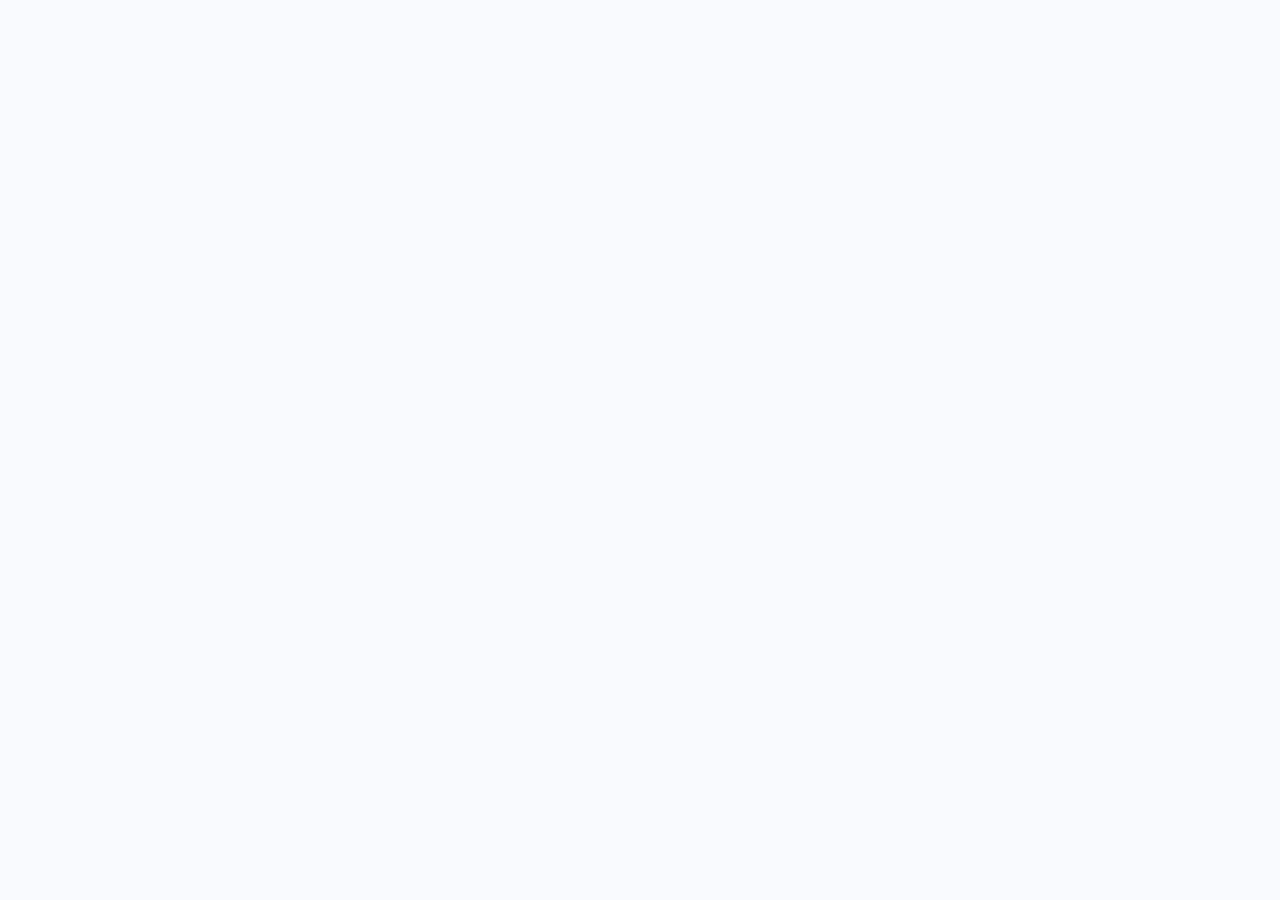
==== commit b7122831: "Add files via upload" ====
--- a/index.csr.html
+++ b/index.csr.html
@@ -2,8 +2,8 @@
 <html lang="en" data-beasties-container="">
   <head>
     <meta charset="utf-8">
-    <title>Google AI Studio Angular App</title>
-    <base href="/">
+    <title>MLM</title>
+    <base href="/Networkmarketing/">
     <meta name="viewport" content="width=device-width, initial-scale=1">
     <link rel="icon" type="image/x-icon" href="favicon.ico">
   <style>@font-face{font-family:Inter;font-style:normal;font-weight:400;font-display:swap;src:url(https://fonts.gstatic.com/s/inter/v20/UcC73FwrK3iLTeHuS_nVMrMxCp50SjIa2JL7SUc.woff2) format("woff2");unicode-range:U+0460-052F,U+1C80-1C8A,U+20B4,U+2DE0-2DFF,U+A640-A69F,U+FE2E-FE2F}@font-face{font-family:Inter;font-style:normal;font-weight:400;font-display:swap;src:url(https://fonts.gstatic.com/s/inter/v20/UcC73FwrK3iLTeHuS_nVMrMxCp50SjIa0ZL7SUc.woff2) format("woff2");unicode-range:U+0301,U+0400-045F,U+0490-0491,U+04B0-04B1,U+2116}@font-face{font-family:Inter;font-style:normal;font-weight:400;font-display:swap;src:url(https://fonts.gstatic.com/s/inter/v20/UcC73FwrK3iLTeHuS_nVMrMxCp50SjIa2ZL7SUc.woff2) format("woff2");unicode-range:U+1F00-1FFF}@font-face{font-family:Inter;font-style:normal;font-weight:400;font-display:swap;src:url(https://fonts.gstatic.com/s/inter/v20/UcC73FwrK3iLTeHuS_nVMrMxCp50SjIa1pL7SUc.woff2) format("woff2");unicode-range:U+0370-0377,U+037A-037F,U+0384-038A,U+038C,U+038E-03A1,U+03A3-03FF}@font-face{font-family:Inter;font-style:normal;font-weight:400;font-display:swap;src:url(https://fonts.gstatic.com/s/inter/v20/UcC73FwrK3iLTeHuS_nVMrMxCp50SjIa2pL7SUc.woff2) format("woff2");unicode-range:U+0102-0103,U+0110-0111,U+0128-0129,U+0168-0169,U+01A0-01A1,U+01AF-01B0,U+0300-0301,U+0303-0304,U+0308-0309,U+0323,U+0329,U+1EA0-1EF9,U+20AB}@font-face{font-family:Inter;font-style:normal;font-weight:400;font-display:swap;src:url(https://fonts.gstatic.com/s/inter/v20/UcC73FwrK3iLTeHuS_nVMrMxCp50SjIa25L7SUc.woff2) format("woff2");unicode-range:U+0100-02BA,U+02BD-02C5,U+02C7-02CC,U+02CE-02D7,U+02DD-02FF,U+0304,U+0308,U+0329,U+1D00-1DBF,U+1E00-1E9F,U+1EF2-1EFF,U+2020,U+20A0-20AB,U+20AD-20C0,U+2113,U+2C60-2C7F,U+A720-A7FF}@font-face{font-family:Inter;font-style:normal;font-weight:400;font-display:swap;src:url(https://fonts.gstatic.com/s/inter/v20/UcC73FwrK3iLTeHuS_nVMrMxCp50SjIa1ZL7.woff2) format("woff2");unicode-range:U+0000-00FF,U+0131,U+0152-0153,U+02BB-02BC,U+02C6,U+02DA,U+02DC,U+0304,U+0308,U+0329,U+2000-206F,U+20AC,U+2122,U+2191,U+2193,U+2212,U+2215,U+FEFF,U+FFFD}@font-face{font-family:Inter;font-style:normal;font-weight:500;font-display:swap;src:url(https://fonts.gstatic.com/s/inter/v20/UcC73FwrK3iLTeHuS_nVMrMxCp50SjIa2JL7SUc.woff2) format("woff2");unicode-range:U+0460-052F,U+1C80-1C8A,U+20B4,U+2DE0-2DFF,U+A640-A69F,U+FE2E-FE2F}@font-face{font-family:Inter;font-style:normal;font-weight:500;font-display:swap;src:url(https://fonts.gstatic.com/s/inter/v20/UcC73FwrK3iLTeHuS_nVMrMxCp50SjIa0ZL7SUc.woff2) format("woff2");unicode-range:U+0301,U+0400-045F,U+0490-0491,U+04B0-04B1,U+2116}@font-face{font-family:Inter;font-style:normal;font-weight:500;font-display:swap;src:url(https://fonts.gstatic.com/s/inter/v20/UcC73FwrK3iLTeHuS_nVMrMxCp50SjIa2ZL7SUc.woff2) format("woff2");unicode-range:U+1F00-1FFF}@font-face{font-family:Inter;font-style:normal;font-weight:500;font-display:swap;src:url(https://fonts.gstatic.com/s/inter/v20/UcC73FwrK3iLTeHuS_nVMrMxCp50SjIa1pL7SUc.woff2) format("woff2");unicode-range:U+0370-0377,U+037A-037F,U+0384-038A,U+038C,U+038E-03A1,U+03A3-03FF}@font-face{font-family:Inter;font-style:normal;font-weight:500;font-display:swap;src:url(https://fonts.gstatic.com/s/inter/v20/UcC73FwrK3iLTeHuS_nVMrMxCp50SjIa2pL7SUc.woff2) format("woff2");unicode-range:U+0102-0103,U+0110-0111,U+0128-0129,U+0168-0169,U+01A0-01A1,U+01AF-01B0,U+0300-0301,U+0303-0304,U+0308-0309,U+0323,U+0329,U+1EA0-1EF9,U+20AB}@font-face{font-family:Inter;font-style:normal;font-weight:500;font-display:swap;src:url(https://fonts.gstatic.com/s/inter/v20/UcC73FwrK3iLTeHuS_nVMrMxCp50SjIa25L7SUc.woff2) format("woff2");unicode-range:U+0100-02BA,U+02BD-02C5,U+02C7-02CC,U+02CE-02D7,U+02DD-02FF,U+0304,U+0308,U+0329,U+1D00-1DBF,U+1E00-1E9F,U+1EF2-1EFF,U+2020,U+20A0-20AB,U+20AD-20C0,U+2113,U+2C60-2C7F,U+A720-A7FF}@font-face{font-family:Inter;font-style:normal;font-weight:500;font-display:swap;src:url(https://fonts.gstatic.com/s/inter/v20/UcC73FwrK3iLTeHuS_nVMrMxCp50SjIa1ZL7.woff2) format("woff2");unicode-range:U+0000-00FF,U+0131,U+0152-0153,U+02BB-02BC,U+02C6,U+02DA,U+02DC,U+0304,U+0308,U+0329,U+2000-206F,U+20AC,U+2122,U+2191,U+2193,U+2212,U+2215,U+FEFF,U+FFFD}@font-face{font-family:Inter;font-style:normal;font-weight:600;font-display:swap;src:url(https://fonts.gstatic.com/s/inter/v20/UcC73FwrK3iLTeHuS_nVMrMxCp50SjIa2JL7SUc.woff2) format("woff2");unicode-range:U+0460-052F,U+1C80-1C8A,U+20B4,U+2DE0-2DFF,U+A640-A69F,U+FE2E-FE2F}@font-face{font-family:Inter;font-style:normal;font-weight:600;font-display:swap;src:url(https://fonts.gstatic.com/s/inter/v20/UcC73FwrK3iLTeHuS_nVMrMxCp50SjIa0ZL7SUc.woff2) format("woff2");unicode-range:U+0301,U+0400-045F,U+0490-0491,U+04B0-04B1,U+2116}@font-face{font-family:Inter;font-style:normal;font-weight:600;font-display:swap;src:url(https://fonts.gstatic.com/s/inter/v20/UcC73FwrK3iLTeHuS_nVMrMxCp50SjIa2ZL7SUc.woff2) format("woff2");unicode-range:U+1F00-1FFF}@font-face{font-family:Inter;font-style:normal;font-weight:600;font-display:swap;src:url(https://fonts.gstatic.com/s/inter/v20/UcC73FwrK3iLTeHuS_nVMrMxCp50SjIa1pL7SUc.woff2) format("woff2");unicode-range:U+0370-0377,U+037A-037F,U+0384-038A,U+038C,U+038E-03A1,U+03A3-03FF}@font-face{font-family:Inter;font-style:normal;font-weight:600;font-display:swap;src:url(https://fonts.gstatic.com/s/inter/v20/UcC73FwrK3iLTeHuS_nVMrMxCp50SjIa2pL7SUc.woff2) format("woff2");unicode-range:U+0102-0103,U+0110-0111,U+0128-0129,U+0168-0169,U+01A0-01A1,U+01AF-01B0,U+0300-0301,U+0303-0304,U+0308-0309,U+0323,U+0329,U+1EA0-1EF9,U+20AB}@font-face{font-family:Inter;font-style:normal;font-weight:600;font-display:swap;src:url(https://fonts.gstatic.com/s/inter/v20/UcC73FwrK3iLTeHuS_nVMrMxCp50SjIa25L7SUc.woff2) format("woff2");unicode-range:U+0100-02BA,U+02BD-02C5,U+02C7-02CC,U+02CE-02D7,U+02DD-02FF,U+0304,U+0308,U+0329,U+1D00-1DBF,U+1E00-1E9F,U+1EF2-1EFF,U+2020,U+20A0-20AB,U+20AD-20C0,U+2113,U+2C60-2C7F,U+A720-A7FF}@font-face{font-family:Inter;font-style:normal;font-weight:600;font-display:swap;src:url(https://fonts.gstatic.com/s/inter/v20/UcC73FwrK3iLTeHuS_nVMrMxCp50SjIa1ZL7.woff2) format("woff2");unicode-range:U+0000-00FF,U+0131,U+0152-0153,U+02BB-02BC,U+02C6,U+02DA,U+02DC,U+0304,U+0308,U+0329,U+2000-206F,U+20AC,U+2122,U+2191,U+2193,U+2212,U+2215,U+FEFF,U+FFFD}@font-face{font-family:Inter;font-style:normal;font-weight:700;font-display:swap;src:url(https://fonts.gstatic.com/s/inter/v20/UcC73FwrK3iLTeHuS_nVMrMxCp50SjIa2JL7SUc.woff2) format("woff2");unicode-range:U+0460-052F,U+1C80-1C8A,U+20B4,U+2DE0-2DFF,U+A640-A69F,U+FE2E-FE2F}@font-face{font-family:Inter;font-style:normal;font-weight:700;font-display:swap;src:url(https://fonts.gstatic.com/s/inter/v20/UcC73FwrK3iLTeHuS_nVMrMxCp50SjIa0ZL7SUc.woff2) format("woff2");unicode-range:U+0301,U+0400-045F,U+0490-0491,U+04B0-04B1,U+2116}@font-face{font-family:Inter;font-style:normal;font-weight:700;font-display:swap;src:url(https://fonts.gstatic.com/s/inter/v20/UcC73FwrK3iLTeHuS_nVMrMxCp50SjIa2ZL7SUc.woff2) format("woff2");unicode-range:U+1F00-1FFF}@font-face{font-family:Inter;font-style:normal;font-weight:700;font-display:swap;src:url(https://fonts.gstatic.com/s/inter/v20/UcC73FwrK3iLTeHuS_nVMrMxCp50SjIa1pL7SUc.woff2) format("woff2");unicode-range:U+0370-0377,U+037A-037F,U+0384-038A,U+038C,U+038E-03A1,U+03A3-03FF}@font-face{font-family:Inter;font-style:normal;font-weight:700;font-display:swap;src:url(https://fonts.gstatic.com/s/inter/v20/UcC73FwrK3iLTeHuS_nVMrMxCp50SjIa2pL7SUc.woff2) format("woff2");unicode-range:U+0102-0103,U+0110-0111,U+0128-0129,U+0168-0169,U+01A0-01A1,U+01AF-01B0,U+0300-0301,U+0303-0304,U+0308-0309,U+0323,U+0329,U+1EA0-1EF9,U+20AB}@font-face{font-family:Inter;font-style:normal;font-weight:700;font-display:swap;src:url(https://fonts.gstatic.com/s/inter/v20/UcC73FwrK3iLTeHuS_nVMrMxCp50SjIa25L7SUc.woff2) format("woff2");unicode-range:U+0100-02BA,U+02BD-02C5,U+02C7-02CC,U+02CE-02D7,U+02DD-02FF,U+0304,U+0308,U+0329,U+1D00-1DBF,U+1E00-1E9F,U+1EF2-1EFF,U+2020,U+20A0-20AB,U+20AD-20C0,U+2113,U+2C60-2C7F,U+A720-A7FF}@font-face{font-family:Inter;font-style:normal;font-weight:700;font-display:swap;src:url(https://fonts.gstatic.com/s/inter/v20/UcC73FwrK3iLTeHuS_nVMrMxCp50SjIa1ZL7.woff2) format("woff2");unicode-range:U+0000-00FF,U+0131,U+0152-0153,U+02BB-02BC,U+02C6,U+02DA,U+02DC,U+0304,U+0308,U+0329,U+2000-206F,U+20AC,U+2122,U+2191,U+2193,U+2212,U+2215,U+FEFF,U+FFFD}@font-face{font-family:Space Grotesk;font-style:normal;font-weight:500;font-display:swap;src:url(https://fonts.gstatic.com/s/spacegrotesk/v22/V8mDoQDjQSkFtoMM3T6r8E7mPb54C-s0.woff2) format("woff2");unicode-range:U+0102-0103,U+0110-0111,U+0128-0129,U+0168-0169,U+01A0-01A1,U+01AF-01B0,U+0300-0301,U+0303-0304,U+0308-0309,U+0323,U+0329,U+1EA0-1EF9,U+20AB}@font-face{font-family:Space Grotesk;font-style:normal;font-weight:500;font-display:swap;src:url(https://fonts.gstatic.com/s/spacegrotesk/v22/V8mDoQDjQSkFtoMM3T6r8E7mPb94C-s0.woff2) format("woff2");unicode-range:U+0100-02BA,U+02BD-02C5,U+02C7-02CC,U+02CE-02D7,U+02DD-02FF,U+0304,U+0308,U+0329,U+1D00-1DBF,U+1E00-1E9F,U+1EF2-1EFF,U+2020,U+20A0-20AB,U+20AD-20C0,U+2113,U+2C60-2C7F,U+A720-A7FF}@font-face{font-family:Space Grotesk;font-style:normal;font-weight:500;font-display:swap;src:url(https://fonts.gstatic.com/s/spacegrotesk/v22/V8mDoQDjQSkFtoMM3T6r8E7mPbF4Cw.woff2) format("woff2");unicode-range:U+0000-00FF,U+0131,U+0152-0153,U+02BB-02BC,U+02C6,U+02DA,U+02DC,U+0304,U+0308,U+0329,U+2000-206F,U+20AC,U+2122,U+2191,U+2193,U+2212,U+2215,U+FEFF,U+FFFD}@font-face{font-family:Space Grotesk;font-style:normal;font-weight:700;font-display:swap;src:url(https://fonts.gstatic.com/s/spacegrotesk/v22/V8mDoQDjQSkFtoMM3T6r8E7mPb54C-s0.woff2) format("woff2");unicode-range:U+0102-0103,U+0110-0111,U+0128-0129,U+0168-0169,U+01A0-01A1,U+01AF-01B0,U+0300-0301,U+0303-0304,U+0308-0309,U+0323,U+0329,U+1EA0-1EF9,U+20AB}@font-face{font-family:Space Grotesk;font-style:normal;font-weight:700;font-display:swap;src:url(https://fonts.gstatic.com/s/spacegrotesk/v22/V8mDoQDjQSkFtoMM3T6r8E7mPb94C-s0.woff2) format("woff2");unicode-range:U+0100-02BA,U+02BD-02C5,U+02C7-02CC,U+02CE-02D7,U+02DD-02FF,U+0304,U+0308,U+0329,U+1D00-1DBF,U+1E00-1E9F,U+1EF2-1EFF,U+2020,U+20A0-20AB,U+20AD-20C0,U+2113,U+2C60-2C7F,U+A720-A7FF}@font-face{font-family:Space Grotesk;font-style:normal;font-weight:700;font-display:swap;src:url(https://fonts.gstatic.com/s/spacegrotesk/v22/V8mDoQDjQSkFtoMM3T6r8E7mPbF4Cw.woff2) format("woff2");unicode-range:U+0000-00FF,U+0131,U+0152-0153,U+02BB-02BC,U+02C6,U+02DA,U+02DC,U+0304,U+0308,U+0329,U+2000-206F,U+20AC,U+2122,U+2191,U+2193,U+2212,U+2215,U+FEFF,U+FFFD}@layer properties;@-webkit-keyframes fa-spin{0%{-webkit-transform:rotate(0deg);transform:rotate(0)}to{-webkit-transform:rotate(359deg);transform:rotate(359deg)}}@layer theme,base,components,utilities;@layer theme{:root{--font-sans:"Inter", ui-sans-serif, system-ui, sans-serif;--font-mono:ui-monospace, SFMono-Regular, Menlo, Monaco, Consolas, "Liberation Mono", "Courier New", monospace;--color-amber-50:oklch(98.7% .022 95.277);--color-amber-600:oklch(66.6% .179 58.318);--color-emerald-50:oklch(97.9% .021 166.113);--color-emerald-600:oklch(59.6% .145 163.225);--color-indigo-50:oklch(96.2% .018 272.314);--color-indigo-400:oklch(67.3% .182 276.935);--color-indigo-600:oklch(51.1% .262 276.966);--color-slate-50:oklch(98.4% .003 247.858);--color-slate-100:oklch(96.8% .007 247.896);--color-slate-200:oklch(92.9% .013 255.508);--color-slate-400:oklch(70.4% .04 256.788);--color-slate-500:oklch(55.4% .046 257.417);--color-slate-600:oklch(44.6% .043 257.281);--color-slate-800:oklch(27.9% .041 260.031);--color-slate-900:oklch(20.8% .042 265.755);--color-white:#fff;--spacing:.25rem;--container-7xl:80rem;--text-xs:.75rem;--text-xs--line-height:calc(1 / .75);--text-sm:.875rem;--text-sm--line-height:calc(1.25 / .875);--text-lg:1.125rem;--text-lg--line-height:calc(1.75 / 1.125);--text-xl:1.25rem;--text-xl--line-height:calc(1.75 / 1.25);--text-2xl:1.5rem;--text-2xl--line-height:calc(2 / 1.5);--text-3xl:1.875rem;--text-3xl--line-height:1.2 ;--font-weight-medium:500;--font-weight-semibold:600;--font-weight-bold:700;--tracking-tight:-.025em;--tracking-wider:.05em;--radius-xl:.75rem;--radius-2xl:1rem;--default-transition-duration:.15s;--default-transition-timing-function:cubic-bezier(.4, 0, .2, 1);--default-font-family:var(--font-sans);--default-mono-font-family:var(--font-mono);--font-display:"Space Grotesk", sans-serif}}@layer base{*,:after,:before{box-sizing:border-box;margin:0;padding:0;border:0 solid}html{line-height:1.5;-webkit-text-size-adjust:100%;tab-size:4;font-family:var(--default-font-family, ui-sans-serif, system-ui, sans-serif, "Apple Color Emoji", "Segoe UI Emoji", "Segoe UI Symbol", "Noto Color Emoji");font-feature-settings:var(--default-font-feature-settings, normal);font-variation-settings:var(--default-font-variation-settings, normal);-webkit-tap-highlight-color:transparent}}@layer utilities{}body{background-color:var(--color-slate-50);font-family:var(--font-sans);color:var(--color-slate-900)}@property --tw-border-style{syntax:"*";inherits:false;initial-value:solid;}@property --tw-font-weight{syntax:"*";inherits:false;}@property --tw-tracking{syntax:"*";inherits:false;}@property --tw-shadow{syntax:"*";inherits:false;initial-value:0 0 #0000;}@property --tw-shadow-color{syntax:"*";inherits:false;}@property --tw-shadow-alpha{syntax:"<percentage>";inherits:false;initial-value:100%;}@property --tw-inset-shadow{syntax:"*";inherits:false;initial-value:0 0 #0000;}@property --tw-inset-shadow-color{syntax:"*";inherits:false;}@property --tw-inset-shadow-alpha{syntax:"<percentage>";inherits:false;initial-value:100%;}@property --tw-ring-color{syntax:"*";inherits:false;}@property --tw-ring-shadow{syntax:"*";inherits:false;initial-value:0 0 #0000;}@property --tw-inset-ring-color{syntax:"*";inherits:false;}@property --tw-inset-ring-shadow{syntax:"*";inherits:false;initial-value:0 0 #0000;}@property --tw-ring-inset{syntax:"*";inherits:false;}@property --tw-ring-offset-width{syntax:"<length>";inherits:false;initial-value:0px;}@property --tw-ring-offset-color{syntax:"*";inherits:false;initial-value:#fff;}@property --tw-ring-offset-shadow{syntax:"*";inherits:false;initial-value:0 0 #0000;}@property --tw-duration{syntax:"*";inherits:false;}@layer properties{@supports ((-webkit-hyphens: none) and (not (margin-trim: inline))) or ((-moz-orient: inline) and (not (color:rgb(from red r g b)))){*,:before,:after{--tw-border-style:solid;--tw-font-weight:initial;--tw-tracking:initial;--tw-shadow:0 0 #0000;--tw-shadow-color:initial;--tw-shadow-alpha:100%;--tw-inset-shadow:0 0 #0000;--tw-inset-shadow-color:initial;--tw-inset-shadow-alpha:100%;--tw-ring-color:initial;--tw-ring-shadow:0 0 #0000;--tw-inset-ring-color:initial;--tw-inset-ring-shadow:0 0 #0000;--tw-ring-inset:initial;--tw-ring-offset-width:0px;--tw-ring-offset-color:#fff;--tw-ring-offset-shadow:0 0 #0000;--tw-duration:initial}}}</style><link rel="stylesheet" href="styles-IQ2K6V4L.css" media="print" onload="this.media='all'"><noscript><link rel="stylesheet" href="styles-IQ2K6V4L.css"></noscript></head>
